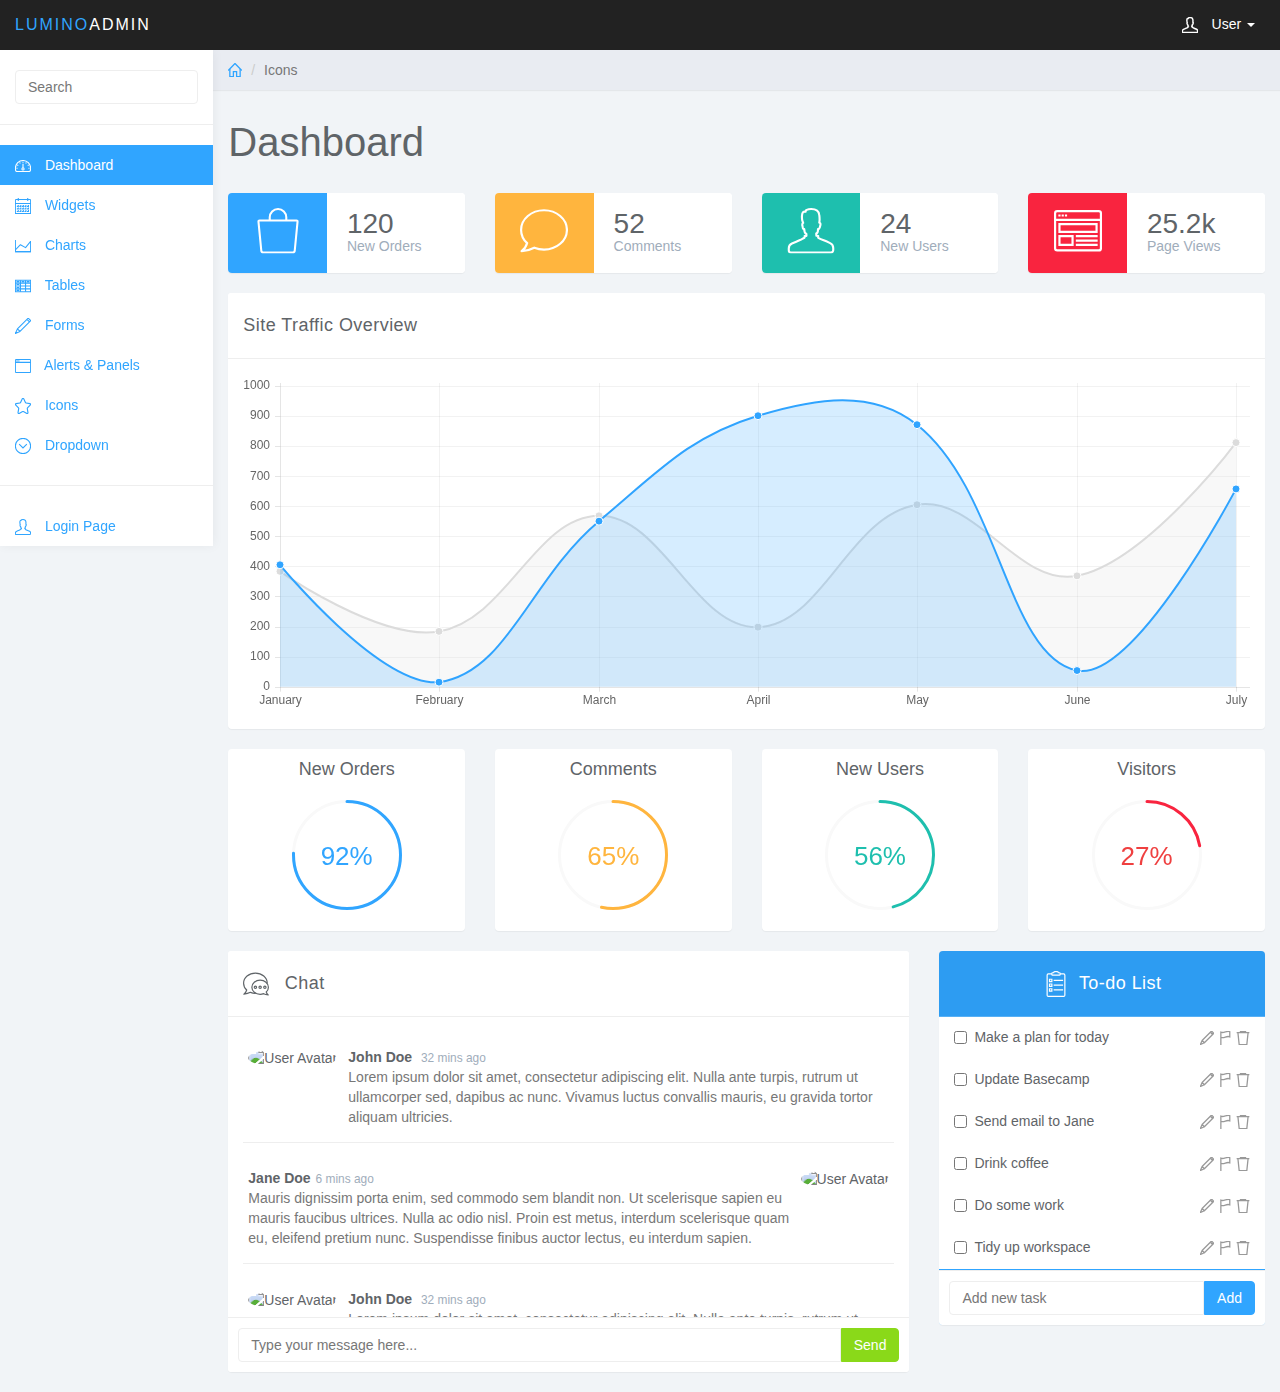
==== template/lumino/index.html @ 77b46ca3 "Correções do branch." ====
<!DOCTYPE html>
<html>
<head>
<meta charset="utf-8">
<meta name="viewport" content="width=device-width, initial-scale=1">
<title>Lumino - Dashboard</title>

<link href="css/bootstrap.min.css" rel="stylesheet">
<link href="css/datepicker3.css" rel="stylesheet">
<link href="css/styles.css" rel="stylesheet">

<!--Icons-->
<script src="js/lumino.glyphs.js"></script>

<!--[if lt IE 9]>
<script src="js/html5shiv.js"></script>
<script src="js/respond.min.js"></script>
<![endif]-->

</head>

<body>
	<nav class="navbar navbar-inverse navbar-fixed-top" role="navigation">
		<div class="container-fluid">
			<div class="navbar-header">
				<button type="button" class="navbar-toggle collapsed" data-toggle="collapse" data-target="#sidebar-collapse">
					<span class="sr-only">Toggle navigation</span>
					<span class="icon-bar"></span>
					<span class="icon-bar"></span>
					<span class="icon-bar"></span>
				</button>
				<a class="navbar-brand" href="#"><span>Lumino</span>Admin</a>
				<ul class="user-menu">
					<li class="dropdown pull-right">
						<a href="#" class="dropdown-toggle" data-toggle="dropdown"><svg class="glyph stroked male-user"><use xlink:href="#stroked-male-user"></use></svg> User <span class="caret"></span></a>
						<ul class="dropdown-menu" role="menu">
							<li><a href="#"><svg class="glyph stroked male-user"><use xlink:href="#stroked-male-user"></use></svg> Profile</a></li>
							<li><a href="#"><svg class="glyph stroked gear"><use xlink:href="#stroked-gear"></use></svg> Settings</a></li>
							<li><a href="#"><svg class="glyph stroked cancel"><use xlink:href="#stroked-cancel"></use></svg> Logout</a></li>
						</ul>
					</li>
				</ul>
			</div>
							
		</div><!-- /.container-fluid -->
	</nav>
		
	<div id="sidebar-collapse" class="col-sm-3 col-lg-2 sidebar">
		<form role="search">
			<div class="form-group">
				<input type="text" class="form-control" placeholder="Search">
			</div>
		</form>
		<ul class="nav menu">
			<li class="active"><a href="index.html"><svg class="glyph stroked dashboard-dial"><use xlink:href="#stroked-dashboard-dial"></use></svg> Dashboard</a></li>
			<li><a href="widgets.html"><svg class="glyph stroked calendar"><use xlink:href="#stroked-calendar"></use></svg> Widgets</a></li>
			<li><a href="charts.html"><svg class="glyph stroked line-graph"><use xlink:href="#stroked-line-graph"></use></svg> Charts</a></li>
			<li><a href="tables.html"><svg class="glyph stroked table"><use xlink:href="#stroked-table"></use></svg> Tables</a></li>
			<li><a href="forms.html"><svg class="glyph stroked pencil"><use xlink:href="#stroked-pencil"></use></svg> Forms</a></li>
			<li><a href="panels.html"><svg class="glyph stroked app-window"><use xlink:href="#stroked-app-window"></use></svg> Alerts &amp; Panels</a></li>
			<li><a href="icons.html"><svg class="glyph stroked star"><use xlink:href="#stroked-star"></use></svg> Icons</a></li>
			<li class="parent ">
				<a href="#">
					<span data-toggle="collapse" href="#sub-item-1"><svg class="glyph stroked chevron-down"><use xlink:href="#stroked-chevron-down"></use></svg></span> Dropdown 
				</a>
				<ul class="children collapse" id="sub-item-1">
					<li>
						<a class="" href="#">
							<svg class="glyph stroked chevron-right"><use xlink:href="#stroked-chevron-right"></use></svg> Sub Item 1
						</a>
					</li>
					<li>
						<a class="" href="#">
							<svg class="glyph stroked chevron-right"><use xlink:href="#stroked-chevron-right"></use></svg> Sub Item 2
						</a>
					</li>
					<li>
						<a class="" href="#">
							<svg class="glyph stroked chevron-right"><use xlink:href="#stroked-chevron-right"></use></svg> Sub Item 3
						</a>
					</li>
				</ul>
			</li>
			<li role="presentation" class="divider"></li>
			<li><a href="login.html"><svg class="glyph stroked male-user"><use xlink:href="#stroked-male-user"></use></svg> Login Page</a></li>
		</ul>

	</div><!--/.sidebar-->
		
	<div class="col-sm-9 col-sm-offset-3 col-lg-10 col-lg-offset-2 main">			
		<div class="row">
			<ol class="breadcrumb">
				<li><a href="#"><svg class="glyph stroked home"><use xlink:href="#stroked-home"></use></svg></a></li>
				<li class="active">Icons</li>
			</ol>
		</div><!--/.row-->
		
		<div class="row">
			<div class="col-lg-12">
				<h1 class="page-header">Dashboard</h1>
			</div>
		</div><!--/.row-->
		
		<div class="row">
			<div class="col-xs-12 col-md-6 col-lg-3">
				<div class="panel panel-blue panel-widget ">
					<div class="row no-padding">
						<div class="col-sm-3 col-lg-5 widget-left">
							<svg class="glyph stroked bag"><use xlink:href="#stroked-bag"></use></svg>
						</div>
						<div class="col-sm-9 col-lg-7 widget-right">
							<div class="large">120</div>
							<div class="text-muted">New Orders</div>
						</div>
					</div>
				</div>
			</div>
			<div class="col-xs-12 col-md-6 col-lg-3">
				<div class="panel panel-orange panel-widget">
					<div class="row no-padding">
						<div class="col-sm-3 col-lg-5 widget-left">
							<svg class="glyph stroked empty-message"><use xlink:href="#stroked-empty-message"></use></svg>
						</div>
						<div class="col-sm-9 col-lg-7 widget-right">
							<div class="large">52</div>
							<div class="text-muted">Comments</div>
						</div>
					</div>
				</div>
			</div>
			<div class="col-xs-12 col-md-6 col-lg-3">
				<div class="panel panel-teal panel-widget">
					<div class="row no-padding">
						<div class="col-sm-3 col-lg-5 widget-left">
							<svg class="glyph stroked male-user"><use xlink:href="#stroked-male-user"></use></svg>
						</div>
						<div class="col-sm-9 col-lg-7 widget-right">
							<div class="large">24</div>
							<div class="text-muted">New Users</div>
						</div>
					</div>
				</div>
			</div>
			<div class="col-xs-12 col-md-6 col-lg-3">
				<div class="panel panel-red panel-widget">
					<div class="row no-padding">
						<div class="col-sm-3 col-lg-5 widget-left">
							<svg class="glyph stroked app-window-with-content"><use xlink:href="#stroked-app-window-with-content"></use></svg>
						</div>
						<div class="col-sm-9 col-lg-7 widget-right">
							<div class="large">25.2k</div>
							<div class="text-muted">Page Views</div>
						</div>
					</div>
				</div>
			</div>
		</div><!--/.row-->
		
		<div class="row">
			<div class="col-lg-12">
				<div class="panel panel-default">
					<div class="panel-heading">Site Traffic Overview</div>
					<div class="panel-body">
						<div class="canvas-wrapper">
							<canvas class="main-chart" id="line-chart" height="200" width="600"></canvas>
						</div>
					</div>
				</div>
			</div>
		</div><!--/.row-->
		
		<div class="row">
			<div class="col-xs-6 col-md-3">
				<div class="panel panel-default">
					<div class="panel-body easypiechart-panel">
						<h4>New Orders</h4>
						<div class="easypiechart" id="easypiechart-blue" data-percent="92" ><span class="percent">92%</span>
						</div>
					</div>
				</div>
			</div>
			<div class="col-xs-6 col-md-3">
				<div class="panel panel-default">
					<div class="panel-body easypiechart-panel">
						<h4>Comments</h4>
						<div class="easypiechart" id="easypiechart-orange" data-percent="65" ><span class="percent">65%</span>
						</div>
					</div>
				</div>
			</div>
			<div class="col-xs-6 col-md-3">
				<div class="panel panel-default">
					<div class="panel-body easypiechart-panel">
						<h4>New Users</h4>
						<div class="easypiechart" id="easypiechart-teal" data-percent="56" ><span class="percent">56%</span>
						</div>
					</div>
				</div>
			</div>
			<div class="col-xs-6 col-md-3">
				<div class="panel panel-default">
					<div class="panel-body easypiechart-panel">
						<h4>Visitors</h4>
						<div class="easypiechart" id="easypiechart-red" data-percent="27" ><span class="percent">27%</span>
						</div>
					</div>
				</div>
			</div>
		</div><!--/.row-->
								
		<div class="row">
			<div class="col-md-8">
			
				<div class="panel panel-default chat">
					<div class="panel-heading" id="accordion"><svg class="glyph stroked two-messages"><use xlink:href="#stroked-two-messages"></use></svg> Chat</div>
					<div class="panel-body">
						<ul>
							<li class="left clearfix">
								<span class="chat-img pull-left">
									<img src="http://placehold.it/80/30a5ff/fff" alt="User Avatar" class="img-circle" />
								</span>
								<div class="chat-body clearfix">
									<div class="header">
										<strong class="primary-font">John Doe</strong> <small class="text-muted">32 mins ago</small>
									</div>
									<p>
										Lorem ipsum dolor sit amet, consectetur adipiscing elit. Nulla ante turpis, rutrum ut ullamcorper sed, dapibus ac nunc. Vivamus luctus convallis mauris, eu gravida tortor aliquam ultricies. 
									</p>
								</div>
							</li>
							<li class="right clearfix">
								<span class="chat-img pull-right">
									<img src="http://placehold.it/80/dde0e6/5f6468" alt="User Avatar" class="img-circle" />
								</span>
								<div class="chat-body clearfix">
									<div class="header">
										<strong class="pull-left primary-font">Jane Doe</strong> <small class="text-muted">6 mins ago</small>
									</div>
									<p>
										Mauris dignissim porta enim, sed commodo sem blandit non. Ut scelerisque sapien eu mauris faucibus ultrices. Nulla ac odio nisl. Proin est metus, interdum scelerisque quam eu, eleifend pretium nunc. Suspendisse finibus auctor lectus, eu interdum sapien.
									</p>
								</div>
							</li>
							<li class="left clearfix">
								<span class="chat-img pull-left">
									<img src="http://placehold.it/80/30a5ff/fff" alt="User Avatar" class="img-circle" />
								</span>
								<div class="chat-body clearfix">
									<div class="header">
										<strong class="primary-font">John Doe</strong> <small class="text-muted">32 mins ago</small>
									</div>
									<p>
										Lorem ipsum dolor sit amet, consectetur adipiscing elit. Nulla ante turpis, rutrum ut ullamcorper sed, dapibus ac nunc. Vivamus luctus convallis mauris, eu gravida tortor aliquam ultricies. 
									</p>
								</div>
							</li>
						</ul>
					</div>
					
					<div class="panel-footer">
						<div class="input-group">
							<input id="btn-input" type="text" class="form-control input-md" placeholder="Type your message here..." />
							<span class="input-group-btn">
								<button class="btn btn-success btn-md" id="btn-chat">Send</button>
							</span>
						</div>
					</div>
				</div>
				
			</div><!--/.col-->
			
			<div class="col-md-4">
			
				<div class="panel panel-blue">
					<div class="panel-heading dark-overlay"><svg class="glyph stroked clipboard-with-paper"><use xlink:href="#stroked-clipboard-with-paper"></use></svg>To-do List</div>
					<div class="panel-body">
						<ul class="todo-list">
						<li class="todo-list-item">
								<div class="checkbox">
									<input type="checkbox" id="checkbox" />
									<label for="checkbox">Make a plan for today</label>
								</div>
								<div class="pull-right action-buttons">
									<a href="#"><svg class="glyph stroked pencil"><use xlink:href="#stroked-pencil"></use></svg></a>
									<a href="#" class="flag"><svg class="glyph stroked flag"><use xlink:href="#stroked-flag"></use></svg></a>
									<a href="#" class="trash"><svg class="glyph stroked trash"><use xlink:href="#stroked-trash"></use></svg></a>
								</div>
							</li>
							<li class="todo-list-item">
								<div class="checkbox">
									<input type="checkbox" id="checkbox" />
									<label for="checkbox">Update Basecamp</label>
								</div>
								<div class="pull-right action-buttons">
									<a href="#"><svg class="glyph stroked pencil"><use xlink:href="#stroked-pencil"></use></svg></a>
									<a href="#" class="flag"><svg class="glyph stroked flag"><use xlink:href="#stroked-flag"></use></svg></a>
									<a href="#" class="trash"><svg class="glyph stroked trash"><use xlink:href="#stroked-trash"></use></svg></a>
								</div>
							</li>
							<li class="todo-list-item">
								<div class="checkbox">
									<input type="checkbox" id="checkbox" />
									<label for="checkbox">Send email to Jane</label>
								</div>
								<div class="pull-right action-buttons">
									<a href="#"><svg class="glyph stroked pencil"><use xlink:href="#stroked-pencil"></use></svg></a>
									<a href="#" class="flag"><svg class="glyph stroked flag"><use xlink:href="#stroked-flag"></use></svg></a>
									<a href="#" class="trash"><svg class="glyph stroked trash"><use xlink:href="#stroked-trash"></use></svg></a>
								</div>
							</li>
							<li class="todo-list-item">
								<div class="checkbox">
									<input type="checkbox" id="checkbox" />
									<label for="checkbox">Drink coffee</label>
								</div>
								<div class="pull-right action-buttons">
									<a href="#"><svg class="glyph stroked pencil"><use xlink:href="#stroked-pencil"></use></svg></a>
									<a href="#" class="flag"><svg class="glyph stroked flag"><use xlink:href="#stroked-flag"></use></svg></a>
									<a href="#" class="trash"><svg class="glyph stroked trash"><use xlink:href="#stroked-trash"></use></svg></a>
								</div>
							</li>
							<li class="todo-list-item">
								<div class="checkbox">
									<input type="checkbox" id="checkbox" />
									<label for="checkbox">Do some work</label>
								</div>
								<div class="pull-right action-buttons">
									<a href="#"><svg class="glyph stroked pencil"><use xlink:href="#stroked-pencil"></use></svg></a>
									<a href="#" class="flag"><svg class="glyph stroked flag"><use xlink:href="#stroked-flag"></use></svg></a>
									<a href="#" class="trash"><svg class="glyph stroked trash"><use xlink:href="#stroked-trash"></use></svg></a>
								</div>
							</li>
							<li class="todo-list-item">
								<div class="checkbox">
									<input type="checkbox" id="checkbox" />
									<label for="checkbox">Tidy up workspace</label>
								</div>
								<div class="pull-right action-buttons">
									<a href="#"><svg class="glyph stroked pencil"><use xlink:href="#stroked-pencil"></use></svg></a>
									<a href="#" class="flag"><svg class="glyph stroked flag"><use xlink:href="#stroked-flag"></use></svg></a>
									<a href="#" class="trash"><svg class="glyph stroked trash"><use xlink:href="#stroked-trash"></use></svg></a>
								</div>
							</li>
						</ul>
					</div>
					<div class="panel-footer">
						<div class="input-group">
							<input id="btn-input" type="text" class="form-control input-md" placeholder="Add new task" />
							<span class="input-group-btn">
								<button class="btn btn-primary btn-md" id="btn-todo">Add</button>
							</span>
						</div>
					</div>
				</div>
								
			</div><!--/.col-->
		</div><!--/.row-->
	</div>	<!--/.main-->

	<script src="js/jquery-1.11.1.min.js"></script>
	<script src="js/bootstrap.min.js"></script>
	<script src="js/chart.min.js"></script>
	<script src="js/chart-data.js"></script>
	<script src="js/easypiechart.js"></script>
	<script src="js/easypiechart-data.js"></script>
	<script src="js/bootstrap-datepicker.js"></script>
	<script>
		$('#calendar').datepicker({
		});

		!function ($) {
		    $(document).on("click","ul.nav li.parent > a > span.icon", function(){          
		        $(this).find('em:first').toggleClass("glyphicon-minus");      
		    }); 
		    $(".sidebar span.icon").find('em:first').addClass("glyphicon-plus");
		}(window.jQuery);

		$(window).on('resize', function () {
		  if ($(window).width() > 768) $('#sidebar-collapse').collapse('show')
		})
		$(window).on('resize', function () {
		  if ($(window).width() <= 767) $('#sidebar-collapse').collapse('hide')
		})
	</script>	
</body>

</html>
---- template/lumino/css/datepicker3.css ----
/*!
 * Datepicker for Bootstrap
 *
 * Copyright 2012 Stefan Petre
 * Improvements by Andrew Rowls
 * Licensed under the Apache License v2.0
 * http://www.apache.org/licenses/LICENSE-2.0
 *
 */
.datepicker {
  padding: 4px;
  border-radius: 4px;
  direction: ltr;
  /*.dow {
		border-top: 1px solid #ddd !important;
	}*/
}
.datepicker-inline {
  width: 220px;
}
.datepicker.datepicker-rtl {
  direction: rtl;
}
.datepicker.datepicker-rtl table tr td span {
  float: right;
}
.datepicker-dropdown {
  top: 0;
  left: 0;
}
.datepicker-dropdown:before {
  content: '';
  display: inline-block;
  border-left: 7px solid transparent;
  border-right: 7px solid transparent;
  border-bottom: 7px solid #ccc;
  border-top: 0;
  border-bottom-color: rgba(0, 0, 0, 0.2);
  position: absolute;
}
.datepicker-dropdown:after {
  content: '';
  display: inline-block;
  border-left: 6px solid transparent;
  border-right: 6px solid transparent;
  border-bottom: 6px solid #fff;
  border-top: 0;
  position: absolute;
}
.datepicker-dropdown.datepicker-orient-left:before {
  left: 6px;
}
.datepicker-dropdown.datepicker-orient-left:after {
  left: 7px;
}
.datepicker-dropdown.datepicker-orient-right:before {
  right: 6px;
}
.datepicker-dropdown.datepicker-orient-right:after {
  right: 7px;
}
.datepicker-dropdown.datepicker-orient-top:before {
  top: -7px;
}
.datepicker-dropdown.datepicker-orient-top:after {
  top: -6px;
}
.datepicker-dropdown.datepicker-orient-bottom:before {
  bottom: -7px;
  border-bottom: 0;
  border-top: 7px solid #999;
}
.datepicker-dropdown.datepicker-orient-bottom:after {
  bottom: -6px;
  border-bottom: 0;
  border-top: 6px solid #fff;
}
.datepicker > div {
  display: none;
}
.datepicker.days div.datepicker-days {
  display: block;
}
.datepicker.months div.datepicker-months {
  display: block;
}
.datepicker.years div.datepicker-years {
  display: block;
}
.datepicker table {
  margin: 0;
  -webkit-touch-callout: none;
  -webkit-user-select: none;
  -khtml-user-select: none;
  -moz-user-select: none;
  -ms-user-select: none;
  user-select: none;
}
.datepicker table tr td,
.datepicker table tr th {
  text-align: center;
  width: 30px;
  height: 30px;
  border-radius: 4px;
  border: none;
}
.table-striped .datepicker table tr td,
.table-striped .datepicker table tr th {
  background-color: transparent;
}
.datepicker table tr td.day:hover,
.datepicker table tr td.day.focused {
  background: #eeeeee;
  cursor: pointer;
}
.datepicker table tr td.old,
.datepicker table tr td.new {
  color: #999999;
}
.datepicker table tr td.disabled,
.datepicker table tr td.disabled:hover {
  background: none;
  color: #999999;
  cursor: default;
}
.datepicker table tr td.today,
.datepicker table tr td.today:hover,
.datepicker table tr td.today.disabled,
.datepicker table tr td.today.disabled:hover {
  color: #000000;
  background-color: #ffdb99;
  border-color: #ffb733;
}
.datepicker table tr td.today:hover,
.datepicker table tr td.today:hover:hover,
.datepicker table tr td.today.disabled:hover,
.datepicker table tr td.today.disabled:hover:hover,
.datepicker table tr td.today:focus,
.datepicker table tr td.today:hover:focus,
.datepicker table tr td.today.disabled:focus,
.datepicker table tr td.today.disabled:hover:focus,
.datepicker table tr td.today:active,
.datepicker table tr td.today:hover:active,
.datepicker table tr td.today.disabled:active,
.datepicker table tr td.today.disabled:hover:active,
.datepicker table tr td.today.active,
.datepicker table tr td.today:hover.active,
.datepicker table tr td.today.disabled.active,
.datepicker table tr td.today.disabled:hover.active,
.open .dropdown-toggle.datepicker table tr td.today,
.open .dropdown-toggle.datepicker table tr td.today:hover,
.open .dropdown-toggle.datepicker table tr td.today.disabled,
.open .dropdown-toggle.datepicker table tr td.today.disabled:hover {
  color: #000000;
  background-color: #ffcd70;
  border-color: #f59e00;
}
.datepicker table tr td.today:active,
.datepicker table tr td.today:hover:active,
.datepicker table tr td.today.disabled:active,
.datepicker table tr td.today.disabled:hover:active,
.datepicker table tr td.today.active,
.datepicker table tr td.today:hover.active,
.datepicker table tr td.today.disabled.active,
.datepicker table tr td.today.disabled:hover.active,
.open .dropdown-toggle.datepicker table tr td.today,
.open .dropdown-toggle.datepicker table tr td.today:hover,
.open .dropdown-toggle.datepicker table tr td.today.disabled,
.open .dropdown-toggle.datepicker table tr td.today.disabled:hover {
  background-image: none;
}
.datepicker table tr td.today.disabled,
.datepicker table tr td.today:hover.disabled,
.datepicker table tr td.today.disabled.disabled,
.datepicker table tr td.today.disabled:hover.disabled,
.datepicker table tr td.today[disabled],
.datepicker table tr td.today:hover[disabled],
.datepicker table tr td.today.disabled[disabled],
.datepicker table tr td.today.disabled:hover[disabled],
fieldset[disabled] .datepicker table tr td.today,
fieldset[disabled] .datepicker table tr td.today:hover,
fieldset[disabled] .datepicker table tr td.today.disabled,
fieldset[disabled] .datepicker table tr td.today.disabled:hover,
.datepicker table tr td.today.disabled:hover,
.datepicker table tr td.today:hover.disabled:hover,
.datepicker table tr td.today.disabled.disabled:hover,
.datepicker table tr td.today.disabled:hover.disabled:hover,
.datepicker table tr td.today[disabled]:hover,
.datepicker table tr td.today:hover[disabled]:hover,
.datepicker table tr td.today.disabled[disabled]:hover,
.datepicker table tr td.today.disabled:hover[disabled]:hover,
fieldset[disabled] .datepicker table tr td.today:hover,
fieldset[disabled] .datepicker table tr td.today:hover:hover,
fieldset[disabled] .datepicker table tr td.today.disabled:hover,
fieldset[disabled] .datepicker table tr td.today.disabled:hover:hover,
.datepicker table tr td.today.disabled:focus,
.datepicker table tr td.today:hover.disabled:focus,
.datepicker table tr td.today.disabled.disabled:focus,
.datepicker table tr td.today.disabled:hover.disabled:focus,
.datepicker table tr td.today[disabled]:focus,
.datepicker table tr td.today:hover[disabled]:focus,
.datepicker table tr td.today.disabled[disabled]:focus,
.datepicker table tr td.today.disabled:hover[disabled]:focus,
fieldset[disabled] .datepicker table tr td.today:focus,
fieldset[disabled] .datepicker table tr td.today:hover:focus,
fieldset[disabled] .datepicker table tr td.today.disabled:focus,
fieldset[disabled] .datepicker table tr td.today.disabled:hover:focus,
.datepicker table tr td.today.disabled:active,
.datepicker table tr td.today:hover.disabled:active,
.datepicker table tr td.today.disabled.disabled:active,
.datepicker table tr td.today.disabled:hover.disabled:active,
.datepicker table tr td.today[disabled]:active,
.datepicker table tr td.today:hover[disabled]:active,
.datepicker table tr td.today.disabled[disabled]:active,
.datepicker table tr td.today.disabled:hover[disabled]:active,
fieldset[disabled] .datepicker table tr td.today:active,
fieldset[disabled] .datepicker table tr td.today:hover:active,
fieldset[disabled] .datepicker table tr td.today.disabled:active,
fieldset[disabled] .datepicker table tr td.today.disabled:hover:active,
.datepicker table tr td.today.disabled.active,
.datepicker table tr td.today:hover.disabled.active,
.datepicker table tr td.today.disabled.disabled.active,
.datepicker table tr td.today.disabled:hover.disabled.active,
.datepicker table tr td.today[disabled].active,
.datepicker table tr td.today:hover[disabled].active,
.datepicker table tr td.today.disabled[disabled].active,
.datepicker table tr td.today.disabled:hover[disabled].active,
fieldset[disabled] .datepicker table tr td.today.active,
fieldset[disabled] .datepicker table tr td.today:hover.active,
fieldset[disabled] .datepicker table tr td.today.disabled.active,
fieldset[disabled] .datepicker table tr td.today.disabled:hover.active {
  background-color: #ffdb99;
  border-color: #ffb733;
}
.datepicker table tr td.today:hover:hover {
  color: #000;
}
.datepicker table tr td.today.active:hover {
  color: #fff;
}
.datepicker table tr td.range,
.datepicker table tr td.range:hover,
.datepicker table tr td.range.disabled,
.datepicker table tr td.range.disabled:hover {
  background: #eeeeee;
  border-radius: 0;
}
.datepicker table tr td.range.today,
.datepicker table tr td.range.today:hover,
.datepicker table tr td.range.today.disabled,
.datepicker table tr td.range.today.disabled:hover {
  color: #000000;
  background-color: #f7ca77;
  border-color: #f1a417;
  border-radius: 0;
}
.datepicker table tr td.range.today:hover,
.datepicker table tr td.range.today:hover:hover,
.datepicker table tr td.range.today.disabled:hover,
.datepicker table tr td.range.today.disabled:hover:hover,
.datepicker table tr td.range.today:focus,
.datepicker table tr td.range.today:hover:focus,
.datepicker table tr td.range.today.disabled:focus,
.datepicker table tr td.range.today.disabled:hover:focus,
.datepicker table tr td.range.today:active,
.datepicker table tr td.range.today:hover:active,
.datepicker table tr td.range.today.disabled:active,
.datepicker table tr td.range.today.disabled:hover:active,
.datepicker table tr td.range.today.active,
.datepicker table tr td.range.today:hover.active,
.datepicker table tr td.range.today.disabled.active,
.datepicker table tr td.range.today.disabled:hover.active,
.open .dropdown-toggle.datepicker table tr td.range.today,
.open .dropdown-toggle.datepicker table tr td.range.today:hover,
.open .dropdown-toggle.datepicker table tr td.range.today.disabled,
.open .dropdown-toggle.datepicker table tr td.range.today.disabled:hover {
  color: #000000;
  background-color: #f4bb51;
  border-color: #bf800c;
}
.datepicker table tr td.range.today:active,
.datepicker table tr td.range.today:hover:active,
.datepicker table tr td.range.today.disabled:active,
.datepicker table tr td.range.today.disabled:hover:active,
.datepicker table tr td.range.today.active,
.datepicker table tr td.range.today:hover.active,
.datepicker table tr td.range.today.disabled.active,
.datepicker table tr td.range.today.disabled:hover.active,
.open .dropdown-toggle.datepicker table tr td.range.today,
.open .dropdown-toggle.datepicker table tr td.range.today:hover,
.open .dropdown-toggle.datepicker table tr td.range.today.disabled,
.open .dropdown-toggle.datepicker table tr td.range.today.disabled:hover {
  background-image: none;
}
.datepicker table tr td.range.today.disabled,
.datepicker table tr td.range.today:hover.disabled,
.datepicker table tr td.range.today.disabled.disabled,
.datepicker table tr td.range.today.disabled:hover.disabled,
.datepicker table tr td.range.today[disabled],
.datepicker table tr td.range.today:hover[disabled],
.datepicker table tr td.range.today.disabled[disabled],
.datepicker table tr td.range.today.disabled:hover[disabled],
fieldset[disabled] .datepicker table tr td.range.today,
fieldset[disabled] .datepicker table tr td.range.today:hover,
fieldset[disabled] .datepicker table tr td.range.today.disabled,
fieldset[disabled] .datepicker table tr td.range.today.disabled:hover,
.datepicker table tr td.range.today.disabled:hover,
.datepicker table tr td.range.today:hover.disabled:hover,
.datepicker table tr td.range.today.disabled.disabled:hover,
.datepicker table tr td.range.today.disabled:hover.disabled:hover,
.datepicker table tr td.range.today[disabled]:hover,
.datepicker table tr td.range.today:hover[disabled]:hover,
.datepicker table tr td.range.today.disabled[disabled]:hover,
.datepicker table tr td.range.today.disabled:hover[disabled]:hover,
fieldset[disabled] .datepicker table tr td.range.today:hover,
fieldset[disabled] .datepicker table tr td.range.today:hover:hover,
fieldset[disabled] .datepicker table tr td.range.today.disabled:hover,
fieldset[disabled] .datepicker table tr td.range.today.disabled:hover:hover,
.datepicker table tr td.range.today.disabled:focus,
.datepicker table tr td.range.today:hover.disabled:focus,
.datepicker table tr td.range.today.disabled.disabled:focus,
.datepicker table tr td.range.today.disabled:hover.disabled:focus,
.datepicker table tr td.range.today[disabled]:focus,
.datepicker table tr td.range.today:hover[disabled]:focus,
.datepicker table tr td.range.today.disabled[disabled]:focus,
.datepicker table tr td.range.today.disabled:hover[disabled]:focus,
fieldset[disabled] .datepicker table tr td.range.today:focus,
fieldset[disabled] .datepicker table tr td.range.today:hover:focus,
fieldset[disabled] .datepicker table tr td.range.today.disabled:focus,
fieldset[disabled] .datepicker table tr td.range.today.disabled:hover:focus,
.datepicker table tr td.range.today.disabled:active,
.datepicker table tr td.range.today:hover.disabled:active,
.datepicker table tr td.range.today.disabled.disabled:active,
.datepicker table tr td.range.today.disabled:hover.disabled:active,
.datepicker table tr td.range.today[disabled]:active,
.datepicker table tr td.range.today:hover[disabled]:active,
.datepicker table tr td.range.today.disabled[disabled]:active,
.datepicker table tr td.range.today.disabled:hover[disabled]:active,
fieldset[disabled] .datepicker table tr td.range.today:active,
fieldset[disabled] .datepicker table tr td.range.today:hover:active,
fieldset[disabled] .datepicker table tr td.range.today.disabled:active,
fieldset[disabled] .datepicker table tr td.range.today.disabled:hover:active,
.datepicker table tr td.range.today.disabled.active,
.datepicker table tr td.range.today:hover.disabled.active,
.datepicker table tr td.range.today.disabled.disabled.active,
.datepicker table tr td.range.today.disabled:hover.disabled.active,
.datepicker table tr td.range.today[disabled].active,
.datepicker table tr td.range.today:hover[disabled].active,
.datepicker table tr td.range.today.disabled[disabled].active,
.datepicker table tr td.range.today.disabled:hover[disabled].active,
fieldset[disabled] .datepicker table tr td.range.today.active,
fieldset[disabled] .datepicker table tr td.range.today:hover.active,
fieldset[disabled] .datepicker table tr td.range.today.disabled.active,
fieldset[disabled] .datepicker table tr td.range.today.disabled:hover.active {
  background-color: #f7ca77;
  border-color: #f1a417;
}
.datepicker table tr td.selected,
.datepicker table tr td.selected:hover,
.datepicker table tr td.selected.disabled,
.datepicker table tr td.selected.disabled:hover {
  color: #ffffff;
  background-color: #999999;
  border-color: #555555;
  text-shadow: 0 -1px 0 rgba(0, 0, 0, 0.25);
}
.datepicker table tr td.selected:hover,
.datepicker table tr td.selected:hover:hover,
.datepicker table tr td.selected.disabled:hover,
.datepicker table tr td.selected.disabled:hover:hover,
.datepicker table tr td.selected:focus,
.datepicker table tr td.selected:hover:focus,
.datepicker table tr td.selected.disabled:focus,
.datepicker table tr td.selected.disabled:hover:focus,
.datepicker table tr td.selected:active,
.datepicker table tr td.selected:hover:active,
.datepicker table tr td.selected.disabled:active,
.datepicker table tr td.selected.disabled:hover:active,
.datepicker table tr td.selected.active,
.datepicker table tr td.selected:hover.active,
.datepicker table tr td.selected.disabled.active,
.datepicker table tr td.selected.disabled:hover.active,
.open .dropdown-toggle.datepicker table tr td.selected,
.open .dropdown-toggle.datepicker table tr td.selected:hover,
.open .dropdown-toggle.datepicker table tr td.selected.disabled,
.open .dropdown-toggle.datepicker table tr td.selected.disabled:hover {
  color: #ffffff;
  background-color: #858585;
  border-color: #373737;
}
.datepicker table tr td.selected:active,
.datepicker table tr td.selected:hover:active,
.datepicker table tr td.selected.disabled:active,
.datepicker table tr td.selected.disabled:hover:active,
.datepicker table tr td.selected.active,
.datepicker table tr td.selected:hover.active,
.datepicker table tr td.selected.disabled.active,
.datepicker table tr td.selected.disabled:hover.active,
.open .dropdown-toggle.datepicker table tr td.selected,
.open .dropdown-toggle.datepicker table tr td.selected:hover,
.open .dropdown-toggle.datepicker table tr td.selected.disabled,
.open .dropdown-toggle.datepicker table tr td.selected.disabled:hover {
  background-image: none;
}
.datepicker table tr td.selected.disabled,
.datepicker table tr td.selected:hover.disabled,
.datepicker table tr td.selected.disabled.disabled,
.datepicker table tr td.selected.disabled:hover.disabled,
.datepicker table tr td.selected[disabled],
.datepicker table tr td.selected:hover[disabled],
.datepicker table tr td.selected.disabled[disabled],
.datepicker table tr td.selected.disabled:hover[disabled],
fieldset[disabled] .datepicker table tr td.selected,
fieldset[disabled] .datepicker table tr td.selected:hover,
fieldset[disabled] .datepicker table tr td.selected.disabled,
fieldset[disabled] .datepicker table tr td.selected.disabled:hover,
.datepicker table tr td.selected.disabled:hover,
.datepicker table tr td.selected:hover.disabled:hover,
.datepicker table tr td.selected.disabled.disabled:hover,
.datepicker table tr td.selected.disabled:hover.disabled:hover,
.datepicker table tr td.selected[disabled]:hover,
.datepicker table tr td.selected:hover[disabled]:hover,
.datepicker table tr td.selected.disabled[disabled]:hover,
.datepicker table tr td.selected.disabled:hover[disabled]:hover,
fieldset[disabled] .datepicker table tr td.selected:hover,
fieldset[disabled] .datepicker table tr td.selected:hover:hover,
fieldset[disabled] .datepicker table tr td.selected.disabled:hover,
fieldset[disabled] .datepicker table tr td.selected.disabled:hover:hover,
.datepicker table tr td.selected.disabled:focus,
.datepicker table tr td.selected:hover.disabled:focus,
.datepicker table tr td.selected.disabled.disabled:focus,
.datepicker table tr td.selected.disabled:hover.disabled:focus,
.datepicker table tr td.selected[disabled]:focus,
.datepicker table tr td.selected:hover[disabled]:focus,
.datepicker table tr td.selected.disabled[disabled]:focus,
.datepicker table tr td.selected.disabled:hover[disabled]:focus,
fieldset[disabled] .datepicker table tr td.selected:focus,
fieldset[disabled] .datepicker table tr td.selected:hover:focus,
fieldset[disabled] .datepicker table tr td.selected.disabled:focus,
fieldset[disabled] .datepicker table tr td.selected.disabled:hover:focus,
.datepicker table tr td.selected.disabled:active,
.datepicker table tr td.selected:hover.disabled:active,
.datepicker table tr td.selected.disabled.disabled:active,
.datepicker table tr td.selected.disabled:hover.disabled:active,
.datepicker table tr td.selected[disabled]:active,
.datepicker table tr td.selected:hover[disabled]:active,
.datepicker table tr td.selected.disabled[disabled]:active,
.datepicker table tr td.selected.disabled:hover[disabled]:active,
fieldset[disabled] .datepicker table tr td.selected:active,
fieldset[disabled] .datepicker table tr td.selected:hover:active,
fieldset[disabled] .datepicker table tr td.selected.disabled:active,
fieldset[disabled] .datepicker table tr td.selected.disabled:hover:active,
.datepicker table tr td.selected.disabled.active,
.datepicker table tr td.selected:hover.disabled.active,
.datepicker table tr td.selected.disabled.disabled.active,
.datepicker table tr td.selected.disabled:hover.disabled.active,
.datepicker table tr td.selected[disabled].active,
.datepicker table tr td.selected:hover[disabled].active,
.datepicker table tr td.selected.disabled[disabled].active,
.datepicker table tr td.selected.disabled:hover[disabled].active,
fieldset[disabled] .datepicker table tr td.selected.active,
fieldset[disabled] .datepicker table tr td.selected:hover.active,
fieldset[disabled] .datepicker table tr td.selected.disabled.active,
fieldset[disabled] .datepicker table tr td.selected.disabled:hover.active {
  background-color: #999999;
  border-color: #555555;
}
.datepicker table tr td.active,
.datepicker table tr td.active:hover,
.datepicker table tr td.active.disabled,
.datepicker table tr td.active.disabled:hover {
  color: #ffffff;
  background-color: #428bca;
  border-color: #357ebd;
  text-shadow: 0 -1px 0 rgba(0, 0, 0, 0.25);
}
.datepicker table tr td.active:hover,
.datepicker table tr td.active:hover:hover,
.datepicker table tr td.active.disabled:hover,
.datepicker table tr td.active.disabled:hover:hover,
.datepicker table tr td.active:focus,
.datepicker table tr td.active:hover:focus,
.datepicker table tr td.active.disabled:focus,
.datepicker table tr td.active.disabled:hover:focus,
.datepicker table tr td.active:active,
.datepicker table tr td.active:hover:active,
.datepicker table tr td.active.disabled:active,
.datepicker table tr td.active.disabled:hover:active,
.datepicker table tr td.active.active,
.datepicker table tr td.active:hover.active,
.datepicker table tr td.active.disabled.active,
.datepicker table tr td.active.disabled:hover.active,
.open .dropdown-toggle.datepicker table tr td.active,
.open .dropdown-toggle.datepicker table tr td.active:hover,
.open .dropdown-toggle.datepicker table tr td.active.disabled,
.open .dropdown-toggle.datepicker table tr td.active.disabled:hover {
  color: #ffffff;
  background-color: #3276b1;
  border-color: #285e8e;
}
.datepicker table tr td.active:active,
.datepicker table tr td.active:hover:active,
.datepicker table tr td.active.disabled:active,
.datepicker table tr td.active.disabled:hover:active,
.datepicker table tr td.active.active,
.datepicker table tr td.active:hover.active,
.datepicker table tr td.active.disabled.active,
.datepicker table tr td.active.disabled:hover.active,
.open .dropdown-toggle.datepicker table tr td.active,
.open .dropdown-toggle.datepicker table tr td.active:hover,
.open .dropdown-toggle.datepicker table tr td.active.disabled,
.open .dropdown-toggle.datepicker table tr td.active.disabled:hover {
  background-image: none;
}
.datepicker table tr td.active.disabled,
.datepicker table tr td.active:hover.disabled,
.datepicker table tr td.active.disabled.disabled,
.datepicker table tr td.active.disabled:hover.disabled,
.datepicker table tr td.active[disabled],
.datepicker table tr td.active:hover[disabled],
.datepicker table tr td.active.disabled[disabled],
.datepicker table tr td.active.disabled:hover[disabled],
fieldset[disabled] .datepicker table tr td.active,
fieldset[disabled] .datepicker table tr td.active:hover,
fieldset[disabled] .datepicker table tr td.active.disabled,
fieldset[disabled] .datepicker table tr td.active.disabled:hover,
.datepicker table tr td.active.disabled:hover,
.datepicker table tr td.active:hover.disabled:hover,
.datepicker table tr td.active.disabled.disabled:hover,
.datepicker table tr td.active.disabled:hover.disabled:hover,
.datepicker table tr td.active[disabled]:hover,
.datepicker table tr td.active:hover[disabled]:hover,
.datepicker table tr td.active.disabled[disabled]:hover,
.datepicker table tr td.active.disabled:hover[disabled]:hover,
fieldset[disabled] .datepicker table tr td.active:hover,
fieldset[disabled] .datepicker table tr td.active:hover:hover,
fieldset[disabled] .datepicker table tr td.active.disabled:hover,
fieldset[disabled] .datepicker table tr td.active.disabled:hover:hover,
.datepicker table tr td.active.disabled:focus,
.datepicker table tr td.active:hover.disabled:focus,
.datepicker table tr td.active.disabled.disabled:focus,
.datepicker table tr td.active.disabled:hover.disabled:focus,
.datepicker table tr td.active[disabled]:focus,
.datepicker table tr td.active:hover[disabled]:focus,
.datepicker table tr td.active.disabled[disabled]:focus,
.datepicker table tr td.active.disabled:hover[disabled]:focus,
fieldset[disabled] .datepicker table tr td.active:focus,
fieldset[disabled] .datepicker table tr td.active:hover:focus,
fieldset[disabled] .datepicker table tr td.active.disabled:focus,
fieldset[disabled] .datepicker table tr td.active.disabled:hover:focus,
.datepicker table tr td.active.disabled:active,
.datepicker table tr td.active:hover.disabled:active,
.datepicker table tr td.active.disabled.disabled:active,
.datepicker table tr td.active.disabled:hover.disabled:active,
.datepicker table tr td.active[disabled]:active,
.datepicker table tr td.active:hover[disabled]:active,
.datepicker table tr td.active.disabled[disabled]:active,
.datepicker table tr td.active.disabled:hover[disabled]:active,
fieldset[disabled] .datepicker table tr td.active:active,
fieldset[disabled] .datepicker table tr td.active:hover:active,
fieldset[disabled] .datepicker table tr td.active.disabled:active,
fieldset[disabled] .datepicker table tr td.active.disabled:hover:active,
.datepicker table tr td.active.disabled.active,
.datepicker table tr td.active:hover.disabled.active,
.datepicker table tr td.active.disabled.disabled.active,
.datepicker table tr td.active.disabled:hover.disabled.active,
.datepicker table tr td.active[disabled].active,
.datepicker table tr td.active:hover[disabled].active,
.datepicker table tr td.active.disabled[disabled].active,
.datepicker table tr td.active.disabled:hover[disabled].active,
fieldset[disabled] .datepicker table tr td.active.active,
fieldset[disabled] .datepicker table tr td.active:hover.active,
fieldset[disabled] .datepicker table tr td.active.disabled.active,
fieldset[disabled] .datepicker table tr td.active.disabled:hover.active {
  background-color: #428bca;
  border-color: #357ebd;
}
.datepicker table tr td span {
  display: block;
  width: 23%;
  height: 54px;
  line-height: 54px;
  float: left;
  margin: 1%;
  cursor: pointer;
  border-radius: 4px;
}
.datepicker table tr td span:hover {
  background: #eeeeee;
}
.datepicker table tr td span.disabled,
.datepicker table tr td span.disabled:hover {
  background: none;
  color: #999999;
  cursor: default;
}
.datepicker table tr td span.active,
.datepicker table tr td span.active:hover,
.datepicker table tr td span.active.disabled,
.datepicker table tr td span.active.disabled:hover {
  color: #ffffff;
  background-color: #428bca;
  border-color: #357ebd;
  text-shadow: 0 -1px 0 rgba(0, 0, 0, 0.25);
}
.datepicker table tr td span.active:hover,
.datepicker table tr td span.active:hover:hover,
.datepicker table tr td span.active.disabled:hover,
.datepicker table tr td span.active.disabled:hover:hover,
.datepicker table tr td span.active:focus,
.datepicker table tr td span.active:hover:focus,
.datepicker table tr td span.active.disabled:focus,
.datepicker table tr td span.active.disabled:hover:focus,
.datepicker table tr td span.active:active,
.datepicker table tr td span.active:hover:active,
.datepicker table tr td span.active.disabled:active,
.datepicker table tr td span.active.disabled:hover:active,
.datepicker table tr td span.active.active,
.datepicker table tr td span.active:hover.active,
.datepicker table tr td span.active.disabled.active,
.datepicker table tr td span.active.disabled:hover.active,
.open .dropdown-toggle.datepicker table tr td span.active,
.open .dropdown-toggle.datepicker table tr td span.active:hover,
.open .dropdown-toggle.datepicker table tr td span.active.disabled,
.open .dropdown-toggle.datepicker table tr td span.active.disabled:hover {
  color: #ffffff;
  background-color: #3276b1;
  border-color: #285e8e;
}
.datepicker table tr td span.active:active,
.datepicker table tr td span.active:hover:active,
.datepicker table tr td span.active.disabled:active,
.datepicker table tr td span.active.disabled:hover:active,
.datepicker table tr td span.active.active,
.datepicker table tr td span.active:hover.active,
.datepicker table tr td span.active.disabled.active,
.datepicker table tr td span.active.disabled:hover.active,
.open .dropdown-toggle.datepicker table tr td span.active,
.open .dropdown-toggle.datepicker table tr td span.active:hover,
.open .dropdown-toggle.datepicker table tr td span.active.disabled,
.open .dropdown-toggle.datepicker table tr td span.active.disabled:hover {
  background-image: none;
}
.datepicker table tr td span.active.disabled,
.datepicker table tr td span.active:hover.disabled,
.datepicker table tr td span.active.disabled.disabled,
.datepicker table tr td span.active.disabled:hover.disabled,
.datepicker table tr td span.active[disabled],
.datepicker table tr td span.active:hover[disabled],
.datepicker table tr td span.active.disabled[disabled],
.datepicker table tr td span.active.disabled:hover[disabled],
fieldset[disabled] .datepicker table tr td span.active,
fieldset[disabled] .datepicker table tr td span.active:hover,
fieldset[disabled] .datepicker table tr td span.active.disabled,
fieldset[disabled] .datepicker table tr td span.active.disabled:hover,
.datepicker table tr td span.active.disabled:hover,
.datepicker table tr td span.active:hover.disabled:hover,
.datepicker table tr td span.active.disabled.disabled:hover,
.datepicker table tr td span.active.disabled:hover.disabled:hover,
.datepicker table tr td span.active[disabled]:hover,
.datepicker table tr td span.active:hover[disabled]:hover,
.datepicker table tr td span.active.disabled[disabled]:hover,
.datepicker table tr td span.active.disabled:hover[disabled]:hover,
fieldset[disabled] .datepicker table tr td span.active:hover,
fieldset[disabled] .datepicker table tr td span.active:hover:hover,
fieldset[disabled] .datepicker table tr td span.active.disabled:hover,
fieldset[disabled] .datepicker table tr td span.active.disabled:hover:hover,
.datepicker table tr td span.active.disabled:focus,
.datepicker table tr td span.active:hover.disabled:focus,
.datepicker table tr td span.active.disabled.disabled:focus,
.datepicker table tr td span.active.disabled:hover.disabled:focus,
.datepicker table tr td span.active[disabled]:focus,
.datepicker table tr td span.active:hover[disabled]:focus,
.datepicker table tr td span.active.disabled[disabled]:focus,
.datepicker table tr td span.active.disabled:hover[disabled]:focus,
fieldset[disabled] .datepicker table tr td span.active:focus,
fieldset[disabled] .datepicker table tr td span.active:hover:focus,
fieldset[disabled] .datepicker table tr td span.active.disabled:focus,
fieldset[disabled] .datepicker table tr td span.active.disabled:hover:focus,
.datepicker table tr td span.active.disabled:active,
.datepicker table tr td span.active:hover.disabled:active,
.datepicker table tr td span.active.disabled.disabled:active,
.datepicker table tr td span.active.disabled:hover.disabled:active,
.datepicker table tr td span.active[disabled]:active,
.datepicker table tr td span.active:hover[disabled]:active,
.datepicker table tr td span.active.disabled[disabled]:active,
.datepicker table tr td span.active.disabled:hover[disabled]:active,
fieldset[disabled] .datepicker table tr td span.active:active,
fieldset[disabled] .datepicker table tr td span.active:hover:active,
fieldset[disabled] .datepicker table tr td span.active.disabled:active,
fieldset[disabled] .datepicker table tr td span.active.disabled:hover:active,
.datepicker table tr td span.active.disabled.active,
.datepicker table tr td span.active:hover.disabled.active,
.datepicker table tr td span.active.disabled.disabled.active,
.datepicker table tr td span.active.disabled:hover.disabled.active,
.datepicker table tr td span.active[disabled].active,
.datepicker table tr td span.active:hover[disabled].active,
.datepicker table tr td span.active.disabled[disabled].active,
.datepicker table tr td span.active.disabled:hover[disabled].active,
fieldset[disabled] .datepicker table tr td span.active.active,
fieldset[disabled] .datepicker table tr td span.active:hover.active,
fieldset[disabled] .datepicker table tr td span.active.disabled.active,
fieldset[disabled] .datepicker table tr td span.active.disabled:hover.active {
  background-color: #428bca;
  border-color: #357ebd;
}
.datepicker table tr td span.old,
.datepicker table tr td span.new {
  color: #999999;
}
.datepicker th.datepicker-switch {
  width: 145px;
}
.datepicker thead tr:first-child th,
.datepicker tfoot tr th {
  cursor: pointer;
}
.datepicker thead tr:first-child th:hover,
.datepicker tfoot tr th:hover {
  background: #eeeeee;
}
.datepicker .cw {
  font-size: 10px;
  width: 12px;
  padding: 0 2px 0 5px;
  vertical-align: middle;
}
.datepicker thead tr:first-child th.cw {
  cursor: default;
  background-color: transparent;
}
.input-group.date .input-group-addon i {
  cursor: pointer;
  width: 16px;
  height: 16px;
}
.input-daterange input {
  text-align: center;
}
.input-daterange input:first-child {
  border-radius: 3px 0 0 3px;
}
.input-daterange input:last-child {
  border-radius: 0 3px 3px 0;
}
.input-daterange .input-group-addon {
  width: auto;
  min-width: 16px;
  padding: 4px 5px;
  font-weight: normal;
  line-height: 1.428571429;
  text-align: center;
  text-shadow: 0 1px 0 #fff;
  vertical-align: middle;
  background-color: #eeeeee;
  border: solid #cccccc;
  border-width: 1px 0;
  margin-left: -5px;
  margin-right: -5px;
}
.datepicker.dropdown-menu {
  position: absolute;
  top: 100%;
  left: 0;
  z-index: 1000;
  float: left;
  display: none;
  min-width: 160px;
  list-style: none;
  background-color: #ffffff;
  border: 1px solid #ccc;
  border: 1px solid rgba(0, 0, 0, 0.2);
  border-radius: 5px;
  -webkit-box-shadow: 0 5px 10px rgba(0, 0, 0, 0.2);
  -moz-box-shadow: 0 5px 10px rgba(0, 0, 0, 0.2);
  box-shadow: 0 5px 10px rgba(0, 0, 0, 0.2);
  -webkit-background-clip: padding-box;
  -moz-background-clip: padding;
  background-clip: padding-box;
  *border-right-width: 2px;
  *border-bottom-width: 2px;
  color: #333333;
  font-family: "Helvetica Neue", Helvetica, Arial, sans-serif;
  font-size: 13px;
  line-height: 1.428571429;
}
.datepicker.dropdown-menu th,
.datepicker.datepicker-inline th,
.datepicker.dropdown-menu td,
.datepicker.datepicker-inline td {
  padding: 0px 5px;
}
---- template/lumino/css/styles.css ----
/*
Lumino Admin Bootstrap Template
Version 1.0
*/


/*Global Styles*/

body {
	background: #f1f4f7;
	padding-top: 50px;
	color: #5f6468;
}

p {
	color: #777;
}

a, a:hover, a:focus {
	color: #30a5ff;
}

h1, h2, h3, h4, h5, h6 {
	color: #5f6468;
}

h1 {
	font-weight: 300;
	font-size: 40px;
}

h2 {
	font-weight: 300;
	margin-bottom: 20px;
}

h3, h4 {
	font-weight: 300;
}

.large {
	font-size: 2em;
}

.text-muted {
	color: #9fadbb;
}

.color-gray { color: #5f6468; }
.color-blue { color: #30a5ff; }
.color-teal { color: #1ebfae; }
.color-orange { color: #ffb53e; }
.color-red { color: #f9243f; }

.bg-primary .glyphicon-remove { color: #5f6468;}
.bg-primary .glyphicon-remove:hover { color: #ef4040;}

.no-padding {
	padding: 0; margin: 0;
}

.glyphicon-xl {
	font-size: 6em;
}

.glyphicon-l {
	font-size: 3em;
}

.glyphicon-m {
	font-size: 1.5em;
}

.glyphicon-s {
	font-size: 0.75em;
}

.form-control {
	border: 1px solid #eee;
	box-shadow: none;
}

.form-control:focus {
	border: 1px solid #30a5ff;
	outline: 0;
	box-shadow: inset 0px 0px 0px 1px #30a5ff;
}

.navbar-header .navbar-brand {
	color: #fff;
	font-size: 16px;
	text-transform: uppercase;
	font-weight: 500;
	letter-spacing: 2px;
}

.navbar-header .navbar-brand span {
	color: #30a5ff;
}

/*Buttons*/

a.btn:hover,
button:hover {
	opacity: 0.8;
}

a.btn:active,
button:active {
	box-shadow: inset 0px 0px 500px rgba(0,0,0,.1);
	opacity: 1;
}

.btn-default,
.btn-default:hover,
.btn-default:focus,
.btn-default:active,
.btn-default.active,
.open > .dropdown-toggle.btn-default,
.btn-default.disabled,
.btn-default[disabled],
fieldset[disabled] .btn-default,
.btn-default.disabled:hover,
.btn-default[disabled]:hover,
fieldset[disabled] .btn-default:hover,
.btn-default.disabled:focus,
.btn-default[disabled]:focus,
fieldset[disabled] .btn-default:focus,
.btn-default.disabled:active,
.btn-default[disabled]:active,
fieldset[disabled] .btn-default:active,
.btn-default.disabled.active,
.btn-default[disabled].active,
fieldset[disabled] .btn-default.active {
	background-color: #e9ecf2;
	border-color: #e9ecf2;
	color: #1b3548;
}

.btn-primary,
.btn-primary:hover,
.btn-primary:focus,
.btn-primary:active,
.btn-primary.active,
.open > .dropdown-toggle.btn-primary,
.btn-primary.disabled,
.btn-primary[disabled],
fieldset[disabled] .btn-primary,
.btn-primary.disabled:hover,
.btn-primary[disabled]:hover,
fieldset[disabled] .btn-primary:hover,
.btn-primary.disabled:focus,
.btn-primary[disabled]:focus,
fieldset[disabled] .btn-primary:focus,
.btn-primary.disabled:active,
.btn-primary[disabled]:active,
fieldset[disabled] .btn-primary:active,
.btn-primary.disabled.active,
.btn-primary[disabled].active,
fieldset[disabled] .btn-primary.active {
	background-color: #30a5ff;
	border-color: #30a5ff;
}

.btn-success,
.btn-success:hover,
.btn-success:focus,
.btn-success:active,
.btn-success.active,
.open > .dropdown-toggle.btn-success,
.btn-success.disabled,
.btn-success[disabled],
fieldset[disabled] .btn-success,
.btn-success.disabled:hover,
.btn-success[disabled]:hover,
fieldset[disabled] .btn-success:hover,
.btn-success.disabled:focus,
.btn-success[disabled]:focus,
fieldset[disabled] .btn-success:focus,
.btn-success.disabled:active,
.btn-success[disabled]:active,
fieldset[disabled] .btn-success:active,
.btn-success.disabled.active,
.btn-success[disabled].active,
fieldset[disabled] .btn-success.active {
	background-color: #8ad919;
	border-color: #8ad919;
}

.btn-warning,
.btn-warning:hover,
.btn-warning:focus,
.btn-warning:active,
.btn-warning.active,
.open > .dropdown-toggle.btn-warning,
.btn-warning.disabled,
.btn-warning[disabled],
fieldset[disabled] .btn-warning,
.btn-warning.disabled:hover,
.btn-warning[disabled]:hover,
fieldset[disabled] .btn-warning:hover,
.btn-warning.disabled:focus,
.btn-warning[disabled]:focus,
fieldset[disabled] .btn-warning:focus,
.btn-warning.disabled:active,
.btn-warning[disabled]:active,
fieldset[disabled] .btn-warning:active,
.btn-warning.disabled.active,
.btn-warning[disabled].active,
fieldset[disabled] .btn-warning.active {
	background-color: #ffb53e;
	border-color: #ffb53e;
}

.btn-danger,
.btn-danger:hover,
.btn-danger:focus,
.btn-danger:active,
.btn-danger.active,
.open > .dropdown-toggle.btn-danger,
.btn-danger.disabled,
.btn-danger[disabled],
fieldset[disabled] .btn-danger,
.btn-danger.disabled:hover,
.btn-danger[disabled]:hover,
fieldset[disabled] .btn-danger:hover,
.btn-danger.disabled:focus,
.btn-danger[disabled]:focus,
fieldset[disabled] .btn-danger:focus,
.btn-danger.disabled:active,
.btn-danger[disabled]:active,
fieldset[disabled] .btn-danger:active,
.btn-danger.disabled.active,
.btn-danger[disabled].active,
fieldset[disabled] .btn-danger.active {
	background-color: #f9243f;
	border-color: #f9243f;
}

/*Backgrounds*/

.bg-primary {
	color: #1b3548;
	background-color: #e9ecf2;
}
a.bg-primary:hover {
	background-color: #e9ecf2;
}
.bg-success {
	color: #fff;
	background-color: #8ad919;
}
a.bg-success:hover {
	background-color: #8ad919;
}
.bg-success a {
	color: rgba(255, 255, 255, .75);
}
.bg-info {
	color: #fff;
	background-color: #30a5ff;
}
a.bg-info:hover {
	background-color: #30a5ff;
}
.bg-info a {
	color: rgba(255, 255, 255, .75);
}
.bg-warning {
	color: #fff;
	background-color: #ffb53e;
}
a.bg-warning:hover {
	background-color: #ffb53e;
}
.bg-warning a {
	color: rgba(255, 255, 255, .75);
}
.bg-danger {
	color: #fff;
	background-color: #f9243f;
}
a.bg-danger:hover {
	background-color: #f9243f;
}
.bg-danger a {
	color: rgba(255, 255, 255, .75);
}

/*Panels*/

.panel {
	border: 0;
}

.panel-heading {
	font-size: 18px;
	font-weight: 300;
	letter-spacing: 0.025em;
	height: 66px;
	line-height: 45px;
}

.panel-default .panel-heading {
	background: #fff;
	border-bottom: 1px solid #eee;
	color: #5f6468;
}

.panel-footer {
	background: #fff;
	border-top: 1px solid #eee;
}

.panel-widget {
	padding: 0;
	position: relative;
}

.panel-widget .panel-footer {
	border: 0;
	text-align: center;
}

.panel-footer .input-group {
	padding: 0px;
	margin: 0 -5px;
}

.panel-footer .input-group-btn:last-child>.btn, 
.panel-footer .input-group-btn:last-child>.btn-group {
	margin: 0;
}

.panel-widget .panel-footer a {
	color: #999;
}

.panel-widget .panel-footer a:hover {
	color: #666;
	text-decoration: none;
}

.panel-blue { background: #30a5ff; color: #fff; }
.panel-teal { background: #1ebfae; color: #fff; }
.panel-orange { background: #ffb53e; color: #fff; }
.panel-red { background: #f9243f; color: #fff; }

.panel-blue .panel-body p,
.panel-teal .panel-body p,
.panel-orange .panel-body p,
.panel-red .panel-body p { 
	color: #fff; 
	color: rgba(255, 255, 255, .8);
}

.panel-blue .panel-heading,
.panel-teal .panel-heading,
.panel-orange .panel-heading,
.panel-red .panel-heading {
	border-bottom: 1px solid rgba(255, 255, 255, .2);
}

.panel-blue .text-muted,
.panel-teal .text-muted,
.panel-orange .text-muted,
.panel-red .text-muted { 
	color: rgba(255, 255, 255, .5); 
}

.dark-overlay {
	background: rgba(0, 0, 0, .05);
	text-align: center;
}

.widget-left {
	height: 80px;
	padding-top: 15px;
	text-align: center;
	border-top-left-radius: 4px;
	border-bottom-left-radius: 4px;
}

.widget-right {
	text-align: left;
	line-height: 1.6em;
	margin: 0px;
	padding: 20px;
	height: 80px;
	color: #999;
	font-weight: 300;
	background: #fff;
	border-top-right-radius: 4px;
	border-bottom-right-radius: 4px;
}

@media (max-width: 768px) {
	.widget-right {
	width: 100%;
	margin: 0;
	text-align: center;
	border-top-left-radius: 0px;
	border-top-right-radius: 0px;
	border-bottom-left-radius: 4px;
	border-bottom-right-radius: 4px;
	}
}

@media (max-width: 768px) {
	.widget-left {
	border-top-left-radius: 4px;
	border-top-right-radius: 4px;
	border-bottom-left-radius: 0px;
	border-bottom-right-radius: 0px;
	}
}

.widget-right .text-muted {
	color: #9fadbb;
}
.widget-right .large {
	color: #5f6468;
}

.panel-blue .widget-left { background: #30a5ff; color: #fff; }
.panel-teal .widget-left { background: #1ebfae; color: #fff; }
.panel-orange .widget-left { background: #ffb53e; color: #fff; }
.panel-red .widget-left { background: #f9243f; color: #fff; }

.panel-widget {
	background: #fff;
}

/*Jumbotron*/

.jumbotron {
	background: #fff;
	border-bottom: 1px solid #eee;
	color: #5f6468;
}

/*Tabs*/

.panel .tabs {
	margin: 0;
	padding: 0;
}

.nav-tabs {
	background: #e9ecf2;
	border: 0;
}

.nav-tabs li a:hover {
	background: #fff;
}

.nav-tabs li a,
.nav-tabs li a:hover,
.nav-tabs li.active a,
.nav-tabs li.active a:hover {
	border: 0;
	padding: 15px 20px;
}

.nav-pills {
	padding: 15px;
	padding-bottom: 0;
}

.nav-pills li a,
.nav-pills li a:hover,
.nav-pills li.active a,
.nav-pills li.active a:hover {
	border: 0;
	padding: 7px 15px;
}

.nav-pills li.active a,
.nav-pills li.active a:hover {
	background: #30a5ff;
}

.tab-content {
	padding: 15px;
}


/*Navbar*/

.navbar {
	border: 0;
}

.navbar input {
	border: 0;
	background: #444;
	color: #fff;
}

.navbar input:focus {
	color: #fff;
	background: #555;
	border: 1px solid #30a5ff;
	outline: 0;
	box-shadow: inset 0px 0px 0px 1px #30a5ff;
}

.user-menu {
	display: inline-block;
	margin-top: 14px;
	margin-right: 10px;
	float: right;
	list-style: none;
	padding: 0;
}

.user-menu a {
	color: #fff;
}

.user-menu a:hover, .user-menu a:focus {
	text-decoration: none;
}

/* Sidebar */

.sidebar {
	display: block;
	background-color: #fff;
	padding: 0;
	display: none;
}

.sidebar form {
	padding: 20px 15px 5px 15px;
	border-bottom: 1px solid #eee;
	margin-bottom: 20px;
}

@media (min-width: 768px) {
	.sidebar {
		display: block;
  		position: fixed;
		top: 50px;
		bottom: 0;
		left: 0;
		z-index: 1000;
		display: block;
		margin: 0;
		padding: 0;
		overflow-x: hidden;
		overflow-y: auto; 
		background-color: #fff;
		box-shadow: 1px 0px 10px rgba(0, 0, 0, .05);
	}
	.navbar-header {
		width: 100%;
	}
}

.sidebar ul.nav a:hover, 
.sidebar ul.nav li.parent ul li a:hover {
	text-decoration: none;
	background-color: #e9ecf2;
}

.sidebar ul.nav .active a, .sidebar ul.nav li.parent a.active,
.sidebar ul.nav .active > a:hover, .sidebar ul.nav li.parent a.active:hover,
.sidebar ul.nav .active > a:focus, .sidebar ul.nav li.parent a.active:focus {
	color: #fff;
	background-color: #30a5ff;
}*/

.sidebar ul.nav ul,
.sidebar ul.nav ul li {
	list-style: none;
	list-style-type: none;
}

.sidebar ul.nav ul.children {
	width: auto;
	padding: 0;
	margin: 0;
	background: #f9f9f9;
}

.sidebar ul.nav ul.children li a {
	height: 40px;
	background: #f9f9f9;
	color: #30a5ff!important;
}

.sidebar ul.nav li.current a {
	background-color: #30a5ff;
	color: #fff!important;
}

.sidebar ul.nav li.parent ul li a {
	border: none;
	display:block;
	padding-left: 30px;
	line-height: 40px;
}


.sidebar span.glyphicon {
	margin-right: 10px;
}

.sidebar ul.nav li.divider {
	border-bottom: 1px solid #eee;
	margin: 20px 0;
}

.sidebar .attribution {
	position: absolute;
	bottom: 0px;
	width: 100%;
	padding: 15px;
	text-align: center;
	border-top: 1px solid #eee;
	font-size: 12px;
}

/*Breadcrumbs*/

.breadcrumb {
	border-radius: 0;
	padding: 10px 15px;
	background: #e9ecf2;
	box-shadow: 0 1px 1px rgba(0, 0, 0, .05);
	margin: 0 ;
}

h1.page-header {
	margin-top: 30px;
	border-bottom: 0;
}

/*Charts*/

.main-chart {
	background: #fff;
}

.easypiechart-panel {
	text-align: center;
	padding: 1px 0;
	margin-bottom: 20px;
}

.placeholder h2 {
	margin-bottom: 0px;
}

.donut {
	width: 100%;
}

.easypiechart {
	position: relative;
	text-align: center;
	width: 120px;
	height: 120px;
	margin: 20px auto 10px auto;
}

.easypiechart .percent {
	display: block;
	position: absolute;
	font-size: 26px;
	top: 38px;
	width: 120px;
}

#easypiechart-blue .percent { color: #30a5ff;}
#easypiechart-teal .percent { color: #1ebfae;}
#easypiechart-orange .percent { color: #ffb53e;}
#easypiechart-red .percent { color: #ef4040;}

/*Calendar Widget*/

#calendar, .datepicker-inline {
	width: 100%;
}

#calendar table {
	width: 100%;
}

.datepicker table tr td.old,
.datepicker table tr td.new {
	color: rgba(255, 255, 255, .50);
}

.datepicker table tr td.active,
.datepicker table tr td.active:hover,
.datepicker table tr td.active.disabled,
.datepicker table tr td.active.disabled:hover,
.datepicker table tr td.active:hover,
.datepicker table tr td.active:hover:hover,
.datepicker table tr td.active.disabled:hover,
.datepicker table tr td.active.disabled:hover:hover,
.datepicker table tr td.active:focus,
.datepicker table tr td.active:hover:focus,
.datepicker table tr td.active.disabled:focus,
.datepicker table tr td.active.disabled:hover:focus,
.datepicker table tr td.active:active,
.datepicker table tr td.active:hover:active,
.datepicker table tr td.active.disabled:active,
.datepicker table tr td.active.disabled:hover:active,
.datepicker table tr td.active.active,
.datepicker table tr td.active:hover.active,
.datepicker table tr td.active.disabled.active,
.datepicker table tr td.active.disabled:hover.active,
.open .dropdown-toggle.datepicker table tr td.active,
.open .dropdown-toggle.datepicker table tr td.active:hover,
.open .dropdown-toggle.datepicker table tr td.active.disabled,
.open .dropdown-toggle.datepicker table tr td.active.disabled:hover {
	color: #ffffff;
	background-color: rgba(0, 0, 0, .5);
	border-color: #285e8e;
}

.datepicker table tr td span:hover,
.datepicker thead tr:first-child th:hover,
.datepicker tfoot tr th:hover,
.datepicker table tr td.day:hover,
.datepicker table tr td.day.focused {
	background: rgba(0, 0, 0, 0.25);
}

.panel-heading .glyphicon {
	margin-right: 10px;
}

/*Todo List Widget*/

.todo-list-item .glyphicon { 
	margin-right:5px; 
	color: #9fadbb; 
}

.todo-list-item .glyphicon:hover { 
	margin-right:5px; 
	color: #1b3548; 
}

.todo-list { 
	padding: 0;
	margin: -15px;
	background: #fff;
	color: #5f6468;
}

#checkbox {
	margin: 0;
}

.todo-list .checkbox { 
	display:inline-block; 
	margin: 0px;
}

.panel-body input[type=checkbox]:checked + label { 
	text-decoration: line-through;
	color: #777; 
}

.todo-list-item {
	list-style: none;
	line-height: 0.9;
	padding: 14px 15px 8px 15px;
}

.todo-list-item:hover, a.todo-list-item:focus {
	text-decoration: none;
	background-color: #f6f6f6;
}

.todo-list-item .trash .glyph:hover {
	color: #ef4040;
}


/*Chat Widget*/

.chat ul {
	list-style: none;
	margin: -15px;
	padding: 15px;
}

.chat ul li {
	margin-bottom: 10px;
	padding: 15px 5px;
	border-bottom: 1px solid #eee;
}

.chat ul li.left .chat-body { margin-left: 100px;}
.chat ul li.right .chat-body { margin-right: 100px;}

.chat ul li .chat-body p {
	margin: 0;
}

.chat ul .glyphicon {
	margin-right: 5px;
}

.chat .panel-body {
	overflow-y: scroll;
	height: 300px;
}

.chat-body small {
	margin-left: 5px;
}

/*Tables*/
.table {
	background: #fff;
}

.fixed-table-container {
	border: 1px solid #eee;
}

.fixed-table-container thead th {
	background: #f7f7f8;
	border-color: #ddd;
	color: #5f6468;
	font-weight: 300;
	font-size: 16px;
}

.fixed-table-container tbody td {
	border: 1px solid #eee;
}

.fixed-table-container tbody td:last-child {
	border-right: none;
}

.table>thead>tr>th {
	border-bottom: 1px solid #e6e7e8;
	vertical-align: middle;
	height: 50px;
}

.fixed-table-pagination .pagination {
    margin-top: 10px;
    margin-bottom: 0px;
}
.fixed-table-pagination .pagination-detail {
	margin-top: 20px;
}

/*Icons*/


.sidebar .glyph, .user-menu .glyph {
	height: 16px;
	width: 16px;
	margin: 0 10px 0 0;
	stroke-width: 3px;
}

.user-menu .glyph {
	stroke-width: 4px;
}

.breadcrumb .glyph {
	height: 14px;
	width: 14px;
	margin: -2px 0 0 0;
	stroke-width: 4px;
}

.alert .glyph, .panel-heading .glyph {
	width: 26px;
	height: 26px;
	margin: 0 10px 0 0;
	stroke-width: 2px;
}

.panel-widget .glyph {
	stroke-width: 2px;
}

.todo-list .glyph {
	width: 14px;
	height: 14px;
	stroke-width: 4px;
	color: #999;
}

.glyph.table {
	background: none;
	border: none;
}

/*Icon Grid*/

.icon-grid div {
	border: 1px solid #ddd;
	margin: 0 0 -1px -1px;
	text-align: center;
	padding: 10px 0 20px 0;
}

.icon-grid svg {
	width: 35%;
	display: block;
	margin: 0 auto;
}

.icon-grid h4 {
	display: none;
}

.icon-grid pre {
	margin: 10px 10px -10px 10px;
	border-radius: 0;
	font-size: 10px;
	border-color: #ddd;
	height: 65px;
	overflow: scroll;
}
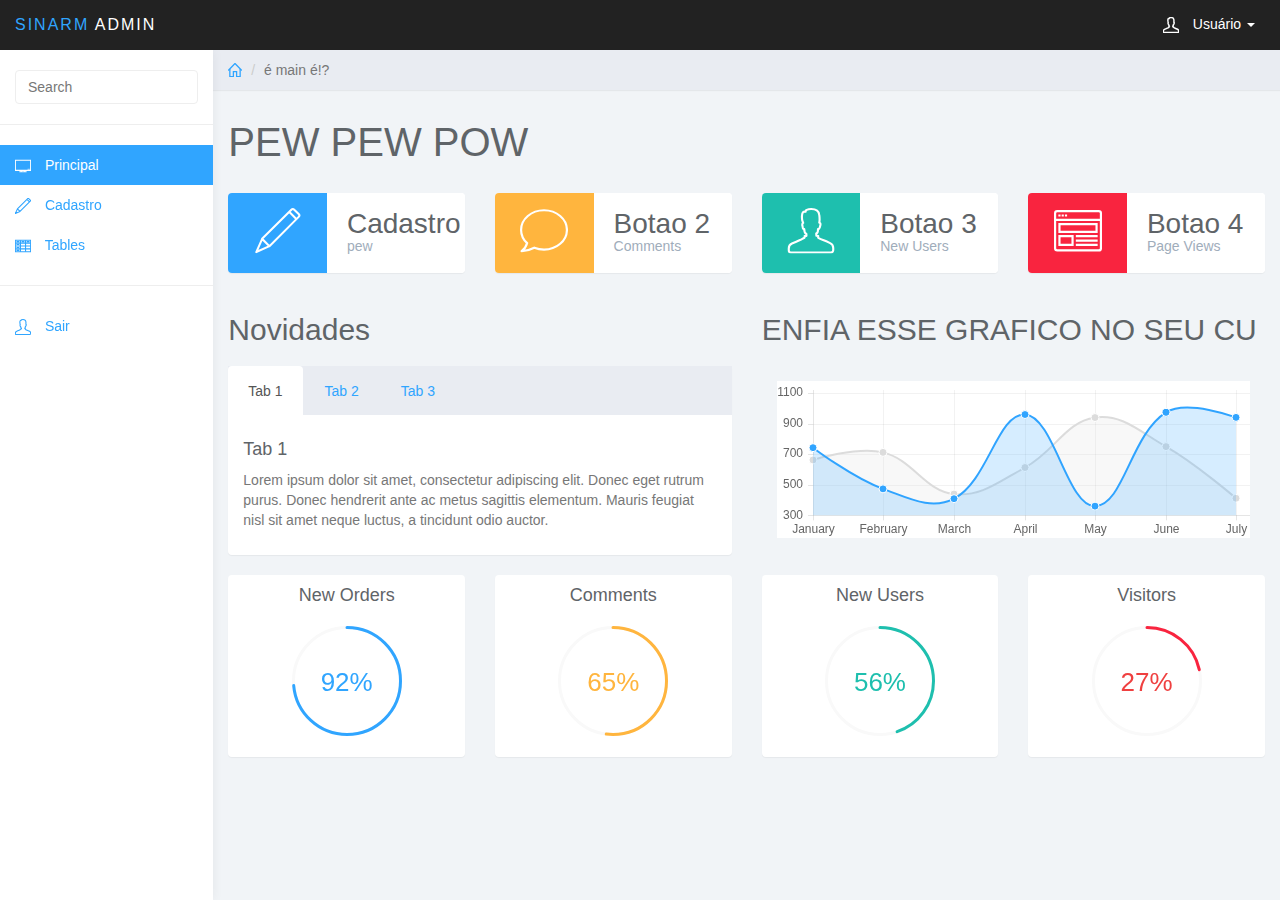
==== commit bb8a5eba: "oremos" ====
--- a/template/lumino/index.html
+++ b/template/lumino/index.html
@@ -1,24 +1,25 @@
-<!DOCTYPE html>
-<html>
-<head>
-<meta charset="utf-8">
-<meta name="viewport" content="width=device-width, initial-scale=1">
-<title>Lumino - Dashboard</title>
-
+<!DOCTYPE html>
+<html>
+<head>
+<meta charset="utf-8">
+<meta name="viewport" content="width=device-width, initial-scale=1">
+<title>PEW PEW POW</title>
+
 <link href="css/bootstrap.min.css" rel="stylesheet">
-<link href="css/datepicker3.css" rel="stylesheet">
+<link href="css/datepicker3.css" rel="stylesheet">
 <link href="css/styles.css" rel="stylesheet">
+<link rel="stylesheet" href="path/to/font-awesome/css/font-awesome.min.css">
 
 <!--Icons-->
-<script src="js/lumino.glyphs.js"></script>
-
-<!--[if lt IE 9]>
-<script src="js/html5shiv.js"></script>
-<script src="js/respond.min.js"></script>
-<![endif]-->
-
-</head>
-
+<script src="js/lumino.glyphs.js"></script>
+
+<!--[if lt IE 9]>
+<script src="js/html5shiv.js"></script>
+<script src="js/respond.min.js"></script>
+<![endif]-->
+
+</head>
+
 <body>
 	<nav class="navbar navbar-inverse navbar-fixed-top" role="navigation">
 		<div class="container-fluid">
@@ -29,14 +30,14 @@
 					<span class="icon-bar"></span>
 					<span class="icon-bar"></span>
 				</button>
-				<a class="navbar-brand" href="#"><span>Lumino</span>Admin</a>
+				<a class="navbar-brand" href="index.html"><span>SINARM </span> Admin</a>
 				<ul class="user-menu">
 					<li class="dropdown pull-right">
-						<a href="#" class="dropdown-toggle" data-toggle="dropdown"><svg class="glyph stroked male-user"><use xlink:href="#stroked-male-user"></use></svg> User <span class="caret"></span></a>
+						<a href="#" class="dropdown-toggle" data-toggle="dropdown"><svg class="glyph stroked male-user"><use xlink:href="#stroked-male-user"></use></svg> Usuário <span class="caret"></span></a>
 						<ul class="dropdown-menu" role="menu">
-							<li><a href="#"><svg class="glyph stroked male-user"><use xlink:href="#stroked-male-user"></use></svg> Profile</a></li>
-							<li><a href="#"><svg class="glyph stroked gear"><use xlink:href="#stroked-gear"></use></svg> Settings</a></li>
-							<li><a href="#"><svg class="glyph stroked cancel"><use xlink:href="#stroked-cancel"></use></svg> Logout</a></li>
+							<li><a href="perfil.html"><svg class="glyph stroked male-user"><use xlink:href="#stroked-male-user"></use></svg> Perfil</a></li>
+							<li><a href="config.html"><svg class="glyph stroked gear"><use xlink:href="#stroked-gear"></use></svg> Configurações</a></li>
+							<li><a href="login.html"><svg class="glyph stroked cancel"><use xlink:href="#stroked-cancel"></use></svg> Logout</a></li>
 						</ul>
 					</li>
 				</ul>
@@ -52,37 +53,14 @@
 			</div>
 		</form>
 		<ul class="nav menu">
-			<li class="active"><a href="index.html"><svg class="glyph stroked dashboard-dial"><use xlink:href="#stroked-dashboard-dial"></use></svg> Dashboard</a></li>
-			<li><a href="widgets.html"><svg class="glyph stroked calendar"><use xlink:href="#stroked-calendar"></use></svg> Widgets</a></li>
-			<li><a href="charts.html"><svg class="glyph stroked line-graph"><use xlink:href="#stroked-line-graph"></use></svg> Charts</a></li>
-			<li><a href="tables.html"><svg class="glyph stroked table"><use xlink:href="#stroked-table"></use></svg> Tables</a></li>
-			<li><a href="forms.html"><svg class="glyph stroked pencil"><use xlink:href="#stroked-pencil"></use></svg> Forms</a></li>
-			<li><a href="panels.html"><svg class="glyph stroked app-window"><use xlink:href="#stroked-app-window"></use></svg> Alerts &amp; Panels</a></li>
-			<li><a href="icons.html"><svg class="glyph stroked star"><use xlink:href="#stroked-star"></use></svg> Icons</a></li>
-			<li class="parent ">
-				<a href="#">
-					<span data-toggle="collapse" href="#sub-item-1"><svg class="glyph stroked chevron-down"><use xlink:href="#stroked-chevron-down"></use></svg></span> Dropdown 
-				</a>
-				<ul class="children collapse" id="sub-item-1">
-					<li>
-						<a class="" href="#">
-							<svg class="glyph stroked chevron-right"><use xlink:href="#stroked-chevron-right"></use></svg> Sub Item 1
-						</a>
-					</li>
-					<li>
-						<a class="" href="#">
-							<svg class="glyph stroked chevron-right"><use xlink:href="#stroked-chevron-right"></use></svg> Sub Item 2
-						</a>
-					</li>
-					<li>
-						<a class="" href="#">
-							<svg class="glyph stroked chevron-right"><use xlink:href="#stroked-chevron-right"></use></svg> Sub Item 3
-						</a>
-					</li>
-				</ul>
+			<li class="active"><a href="index.html"><svg class="glyph stroked monitor"><use xlink:href="#stroked-monitor"/></svg> Principal</a></li>
+			<li><a href="cadastro.html"><svg class="glyph stroked pencil"><use xlink:href="#stroked-pencil"></use></svg> Cadastro</a></li>
+			<li><a href="#"><svg class="glyph stroked table"><use xmlns:xlink="http://www.w3.org/1999/xlink" xlink:href="#stroked-table"></use></svg> Tables</a></li>
+			
+			
 			</li>
 			<li role="presentation" class="divider"></li>
-			<li><a href="login.html"><svg class="glyph stroked male-user"><use xlink:href="#stroked-male-user"></use></svg> Login Page</a></li>
+			<li><a href="login.html"><svg class="glyph stroked male-user"><use xlink:href="#stroked-male-user"></use></svg> Sair</a></li>
 		</ul>
 
 	</div><!--/.sidebar-->
@@ -90,82 +68,115 @@
 	<div class="col-sm-9 col-sm-offset-3 col-lg-10 col-lg-offset-2 main">			
 		<div class="row">
 			<ol class="breadcrumb">
-				<li><a href="#"><svg class="glyph stroked home"><use xlink:href="#stroked-home"></use></svg></a></li>
-				<li class="active">Icons</li>
+				<li><a href="index.html"><svg class="glyph stroked home"><use xlink:href="#stroked-home"></use></svg></a></li>
+				<li class="active">é main é!?</li>
 			</ol>
 		</div><!--/.row-->
 		
 		<div class="row">
 			<div class="col-lg-12">
-				<h1 class="page-header">Dashboard</h1>
-			</div>
-		</div><!--/.row-->
-		
-		<div class="row">
-			<div class="col-xs-12 col-md-6 col-lg-3">
-				<div class="panel panel-blue panel-widget ">
-					<div class="row no-padding">
-						<div class="col-sm-3 col-lg-5 widget-left">
-							<svg class="glyph stroked bag"><use xlink:href="#stroked-bag"></use></svg>
-						</div>
-						<div class="col-sm-9 col-lg-7 widget-right">
-							<div class="large">120</div>
-							<div class="text-muted">New Orders</div>
-						</div>
-					</div>
-				</div>
-			</div>
-			<div class="col-xs-12 col-md-6 col-lg-3">
-				<div class="panel panel-orange panel-widget">
+				<h1 class="page-header">PEW PEW POW</h1>
+			</div>
+		</div><!--/.row-->
+		
+		<div class="row">
+			<div class="col-xs-12 col-md-6 col-lg-3">
+				<div class="panel panel-blue panel-widget "><a href="cadastro.html">
+					<div class="row no-padding">
+						<div class="col-sm-3 col-lg-5 widget-left">
+							<svg class="glyph stroked pencil"><use xmlns:xlink="http://www.w3.org/1999/xlink" xlink:href="#stroked-pencil"></use></svg>
+						</div>
+						<div class="col-sm-9 col-lg-7 widget-right">
+							<div class="large">Cadastro</div>
+							<div class="text-muted">pew</div>
+						</div>
+					</div></a>
+				</div>
+			</div>
+			<div class="col-xs-12 col-md-6 col-lg-3">
+				<div class="panel panel-orange panel-widget"><a href="#">
 					<div class="row no-padding">
 						<div class="col-sm-3 col-lg-5 widget-left">
 							<svg class="glyph stroked empty-message"><use xlink:href="#stroked-empty-message"></use></svg>
 						</div>
 						<div class="col-sm-9 col-lg-7 widget-right">
-							<div class="large">52</div>
+							<div class="large">Botao 2</div>
 							<div class="text-muted">Comments</div>
 						</div>
-					</div>
-				</div>
-			</div>
-			<div class="col-xs-12 col-md-6 col-lg-3">
-				<div class="panel panel-teal panel-widget">
+					</div></a>
+				</div>
+			</div>
+			<div class="col-xs-12 col-md-6 col-lg-3">
+				<div class="panel panel-teal panel-widget"><a href="#">
 					<div class="row no-padding">
 						<div class="col-sm-3 col-lg-5 widget-left">
 							<svg class="glyph stroked male-user"><use xlink:href="#stroked-male-user"></use></svg>
 						</div>
 						<div class="col-sm-9 col-lg-7 widget-right">
-							<div class="large">24</div>
+							<div class="large">Botao 3</div>
 							<div class="text-muted">New Users</div>
 						</div>
-					</div>
-				</div>
-			</div>
-			<div class="col-xs-12 col-md-6 col-lg-3">
-				<div class="panel panel-red panel-widget">
+					</div></a>
+				</div>
+			</div>
+			<div class="col-xs-12 col-md-6 col-lg-3">
+				<div class="panel panel-red panel-widget"><a href="#">
 					<div class="row no-padding">
 						<div class="col-sm-3 col-lg-5 widget-left">
 							<svg class="glyph stroked app-window-with-content"><use xlink:href="#stroked-app-window-with-content"></use></svg>
 						</div>
 						<div class="col-sm-9 col-lg-7 widget-right">
-							<div class="large">25.2k</div>
+							<div class="large">Botao 4</div>
 							<div class="text-muted">Page Views</div>
 						</div>
-					</div>
-				</div>
-			</div>
-		</div><!--/.row-->
-		
-		<div class="row">
-			<div class="col-lg-12">
-				<div class="panel panel-default">
-					<div class="panel-heading">Site Traffic Overview</div>
-					<div class="panel-body">
+					</div></a>
+				</div>
+			</div>
+		</div><!--/.row-->
+		
+		<div class="row">
+			<div class="col-lg-6">
+			
+				<h2>Novidades</h2>
+
+			</div>
+			<div class="col-lg-6">
+			
+				<h2>ENFIA ESSE GRAFICO NO SEU CU</h2>
+
+			</div>
+			<div class="col-md-6">
+				<div class="panel panel-default">
+					<div class="panel-body tabs">
+						<ul class="nav nav-tabs">
+							<li class="active"><a href="#tab1" data-toggle="tab">Tab 1</a></li>
+							<li><a href="#tab2" data-toggle="tab">Tab 2</a></li>
+							<li><a href="#tab3" data-toggle="tab">Tab 3</a></li>
+						</ul>
+		
+						<div class="tab-content">
+							<div class="tab-pane fade in active" id="tab1">
+								<h4>Tab 1</h4>
+								<p>Lorem ipsum dolor sit amet, consectetur adipiscing elit. Donec eget rutrum purus. Donec hendrerit ante ac metus sagittis elementum. Mauris feugiat nisl sit amet neque luctus, a tincidunt odio auctor. </p>
+							</div>
+							<div class="tab-pane fade" id="tab2">
+								<h4>Tab 2</h4>
+								<p>Lorem ipsum dolor sit amet, consectetur adipiscing elit. Donec eget rutrum purus. Donec hendrerit ante ac metus sagittis elementum. Mauris feugiat nisl sit amet neque luctus, a tincidunt odio auctor. </p>
+							</div>
+							<div class="tab-pane fade" id="tab3">
+								<h4>Tab 3</h4>
+								<p>Lorem ipsum dolor sit amet, consectetur adipiscing elit. Donec eget rutrum purus. Donec hendrerit ante ac metus sagittis elementum. Mauris feugiat nisl sit amet neque luctus, a tincidunt odio auctor. </p>
+							</div>
+						</div>
+					</div>
+				</div><!--/.panel-->
+			</div>
+			<div class="col-md-6">
+						<div class="panel-body">
 						<div class="canvas-wrapper">
-							<canvas class="main-chart" id="line-chart" height="200" width="600"></canvas>
-						</div>
-					</div>
-				</div>
+							<canvas class="main-chart" id="line-chart" height="354" width="1064" style="width: 1064px; height: 354px;"></canvas>
+						</div>
+					</div>
 			</div>
 		</div><!--/.row-->
 		
@@ -208,157 +219,9 @@
 			</div>
 		</div><!--/.row-->
 								
-		<div class="row">
-			<div class="col-md-8">
-			
-				<div class="panel panel-default chat">
-					<div class="panel-heading" id="accordion"><svg class="glyph stroked two-messages"><use xlink:href="#stroked-two-messages"></use></svg> Chat</div>
-					<div class="panel-body">
-						<ul>
-							<li class="left clearfix">
-								<span class="chat-img pull-left">
-									<img src="http://placehold.it/80/30a5ff/fff" alt="User Avatar" class="img-circle" />
-								</span>
-								<div class="chat-body clearfix">
-									<div class="header">
-										<strong class="primary-font">John Doe</strong> <small class="text-muted">32 mins ago</small>
-									</div>
-									<p>
-										Lorem ipsum dolor sit amet, consectetur adipiscing elit. Nulla ante turpis, rutrum ut ullamcorper sed, dapibus ac nunc. Vivamus luctus convallis mauris, eu gravida tortor aliquam ultricies. 
-									</p>
-								</div>
-							</li>
-							<li class="right clearfix">
-								<span class="chat-img pull-right">
-									<img src="http://placehold.it/80/dde0e6/5f6468" alt="User Avatar" class="img-circle" />
-								</span>
-								<div class="chat-body clearfix">
-									<div class="header">
-										<strong class="pull-left primary-font">Jane Doe</strong> <small class="text-muted">6 mins ago</small>
-									</div>
-									<p>
-										Mauris dignissim porta enim, sed commodo sem blandit non. Ut scelerisque sapien eu mauris faucibus ultrices. Nulla ac odio nisl. Proin est metus, interdum scelerisque quam eu, eleifend pretium nunc. Suspendisse finibus auctor lectus, eu interdum sapien.
-									</p>
-								</div>
-							</li>
-							<li class="left clearfix">
-								<span class="chat-img pull-left">
-									<img src="http://placehold.it/80/30a5ff/fff" alt="User Avatar" class="img-circle" />
-								</span>
-								<div class="chat-body clearfix">
-									<div class="header">
-										<strong class="primary-font">John Doe</strong> <small class="text-muted">32 mins ago</small>
-									</div>
-									<p>
-										Lorem ipsum dolor sit amet, consectetur adipiscing elit. Nulla ante turpis, rutrum ut ullamcorper sed, dapibus ac nunc. Vivamus luctus convallis mauris, eu gravida tortor aliquam ultricies. 
-									</p>
-								</div>
-							</li>
-						</ul>
-					</div>
-					
-					<div class="panel-footer">
-						<div class="input-group">
-							<input id="btn-input" type="text" class="form-control input-md" placeholder="Type your message here..." />
-							<span class="input-group-btn">
-								<button class="btn btn-success btn-md" id="btn-chat">Send</button>
-							</span>
-						</div>
-					</div>
-				</div>
-				
-			</div><!--/.col-->
-			
-			<div class="col-md-4">
-			
-				<div class="panel panel-blue">
-					<div class="panel-heading dark-overlay"><svg class="glyph stroked clipboard-with-paper"><use xlink:href="#stroked-clipboard-with-paper"></use></svg>To-do List</div>
-					<div class="panel-body">
-						<ul class="todo-list">
-						<li class="todo-list-item">
-								<div class="checkbox">
-									<input type="checkbox" id="checkbox" />
-									<label for="checkbox">Make a plan for today</label>
-								</div>
-								<div class="pull-right action-buttons">
-									<a href="#"><svg class="glyph stroked pencil"><use xlink:href="#stroked-pencil"></use></svg></a>
-									<a href="#" class="flag"><svg class="glyph stroked flag"><use xlink:href="#stroked-flag"></use></svg></a>
-									<a href="#" class="trash"><svg class="glyph stroked trash"><use xlink:href="#stroked-trash"></use></svg></a>
-								</div>
-							</li>
-							<li class="todo-list-item">
-								<div class="checkbox">
-									<input type="checkbox" id="checkbox" />
-									<label for="checkbox">Update Basecamp</label>
-								</div>
-								<div class="pull-right action-buttons">
-									<a href="#"><svg class="glyph stroked pencil"><use xlink:href="#stroked-pencil"></use></svg></a>
-									<a href="#" class="flag"><svg class="glyph stroked flag"><use xlink:href="#stroked-flag"></use></svg></a>
-									<a href="#" class="trash"><svg class="glyph stroked trash"><use xlink:href="#stroked-trash"></use></svg></a>
-								</div>
-							</li>
-							<li class="todo-list-item">
-								<div class="checkbox">
-									<input type="checkbox" id="checkbox" />
-									<label for="checkbox">Send email to Jane</label>
-								</div>
-								<div class="pull-right action-buttons">
-									<a href="#"><svg class="glyph stroked pencil"><use xlink:href="#stroked-pencil"></use></svg></a>
-									<a href="#" class="flag"><svg class="glyph stroked flag"><use xlink:href="#stroked-flag"></use></svg></a>
-									<a href="#" class="trash"><svg class="glyph stroked trash"><use xlink:href="#stroked-trash"></use></svg></a>
-								</div>
-							</li>
-							<li class="todo-list-item">
-								<div class="checkbox">
-									<input type="checkbox" id="checkbox" />
-									<label for="checkbox">Drink coffee</label>
-								</div>
-								<div class="pull-right action-buttons">
-									<a href="#"><svg class="glyph stroked pencil"><use xlink:href="#stroked-pencil"></use></svg></a>
-									<a href="#" class="flag"><svg class="glyph stroked flag"><use xlink:href="#stroked-flag"></use></svg></a>
-									<a href="#" class="trash"><svg class="glyph stroked trash"><use xlink:href="#stroked-trash"></use></svg></a>
-								</div>
-							</li>
-							<li class="todo-list-item">
-								<div class="checkbox">
-									<input type="checkbox" id="checkbox" />
-									<label for="checkbox">Do some work</label>
-								</div>
-								<div class="pull-right action-buttons">
-									<a href="#"><svg class="glyph stroked pencil"><use xlink:href="#stroked-pencil"></use></svg></a>
-									<a href="#" class="flag"><svg class="glyph stroked flag"><use xlink:href="#stroked-flag"></use></svg></a>
-									<a href="#" class="trash"><svg class="glyph stroked trash"><use xlink:href="#stroked-trash"></use></svg></a>
-								</div>
-							</li>
-							<li class="todo-list-item">
-								<div class="checkbox">
-									<input type="checkbox" id="checkbox" />
-									<label for="checkbox">Tidy up workspace</label>
-								</div>
-								<div class="pull-right action-buttons">
-									<a href="#"><svg class="glyph stroked pencil"><use xlink:href="#stroked-pencil"></use></svg></a>
-									<a href="#" class="flag"><svg class="glyph stroked flag"><use xlink:href="#stroked-flag"></use></svg></a>
-									<a href="#" class="trash"><svg class="glyph stroked trash"><use xlink:href="#stroked-trash"></use></svg></a>
-								</div>
-							</li>
-						</ul>
-					</div>
-					<div class="panel-footer">
-						<div class="input-group">
-							<input id="btn-input" type="text" class="form-control input-md" placeholder="Add new task" />
-							<span class="input-group-btn">
-								<button class="btn btn-primary btn-md" id="btn-todo">Add</button>
-							</span>
-						</div>
-					</div>
-				</div>
-								
-			</div><!--/.col-->
-		</div><!--/.row-->
-	</div>	<!--/.main-->
-
-	<script src="js/jquery-1.11.1.min.js"></script>
-	<script src="js/bootstrap.min.js"></script>
+		
+	<script src="js/jquery-1.11.1.min.js"></script>
+	<script src="js/bootstrap.min.js"></script>
 	<script src="js/chart.min.js"></script>
 	<script src="js/chart-data.js"></script>
 	<script src="js/easypiechart.js"></script>
@@ -382,6 +245,6 @@
 		  if ($(window).width() <= 767) $('#sidebar-collapse').collapse('hide')
 		})
 	</script>	
-</body>
-
-</html>
+</body>
+
+</html>
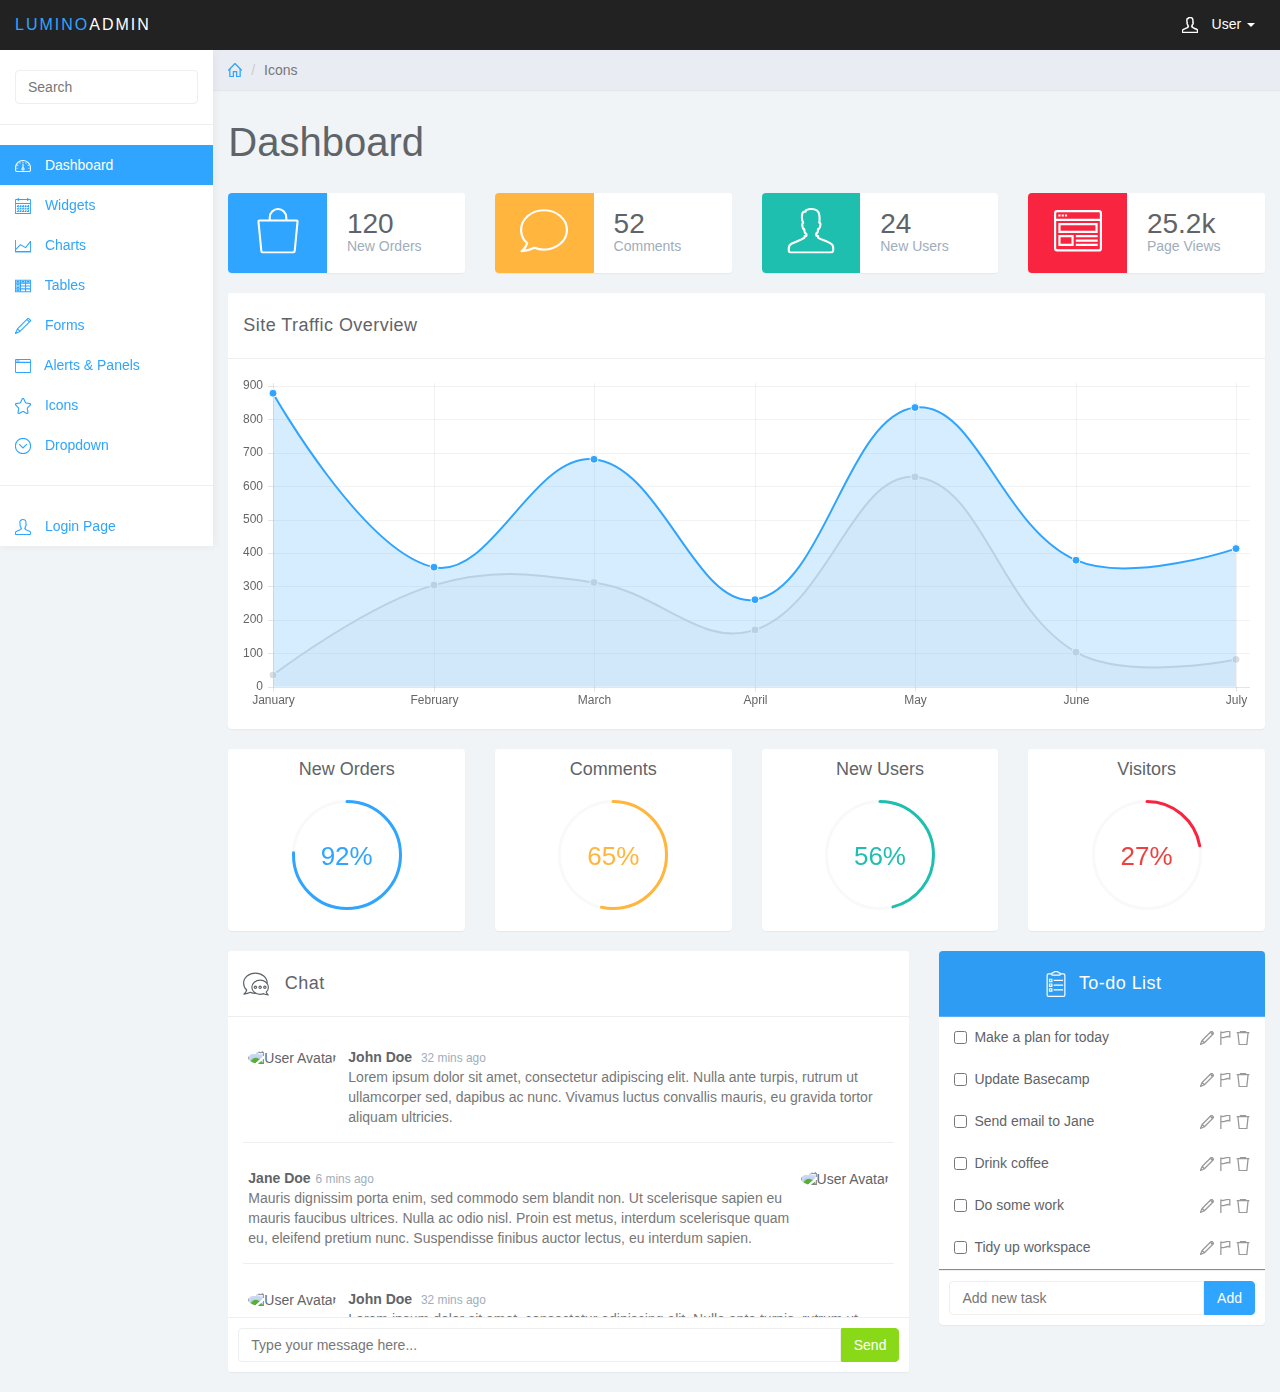
==== commit 3e9b24fe: "Retorno do index template de acordo com o original" ====
--- a/template/lumino/index.html
+++ b/template/lumino/index.html
@@ -1,25 +1,24 @@
-<!DOCTYPE html>
-<html>
-<head>
-<meta charset="utf-8">
-<meta name="viewport" content="width=device-width, initial-scale=1">
-<title>PEW PEW POW</title>
-
+<!DOCTYPE html>
+<html>
+<head>
+<meta charset="utf-8">
+<meta name="viewport" content="width=device-width, initial-scale=1">
+<title>Lumino - Dashboard</title>
+
 <link href="css/bootstrap.min.css" rel="stylesheet">
-<link href="css/datepicker3.css" rel="stylesheet">
+<link href="css/datepicker3.css" rel="stylesheet">
 <link href="css/styles.css" rel="stylesheet">
-<link rel="stylesheet" href="path/to/font-awesome/css/font-awesome.min.css">
 
 <!--Icons-->
-<script src="js/lumino.glyphs.js"></script>
-
-<!--[if lt IE 9]>
-<script src="js/html5shiv.js"></script>
-<script src="js/respond.min.js"></script>
-<![endif]-->
-
-</head>
-
+<script src="js/lumino.glyphs.js"></script>
+
+<!--[if lt IE 9]>
+<script src="js/html5shiv.js"></script>
+<script src="js/respond.min.js"></script>
+<![endif]-->
+
+</head>
+
 <body>
 	<nav class="navbar navbar-inverse navbar-fixed-top" role="navigation">
 		<div class="container-fluid">
@@ -30,14 +29,14 @@
 					<span class="icon-bar"></span>
 					<span class="icon-bar"></span>
 				</button>
-				<a class="navbar-brand" href="index.html"><span>SINARM </span> Admin</a>
+				<a class="navbar-brand" href="#"><span>Lumino</span>Admin</a>
 				<ul class="user-menu">
 					<li class="dropdown pull-right">
-						<a href="#" class="dropdown-toggle" data-toggle="dropdown"><svg class="glyph stroked male-user"><use xlink:href="#stroked-male-user"></use></svg> Usuário <span class="caret"></span></a>
+						<a href="#" class="dropdown-toggle" data-toggle="dropdown"><svg class="glyph stroked male-user"><use xlink:href="#stroked-male-user"></use></svg> User <span class="caret"></span></a>
 						<ul class="dropdown-menu" role="menu">
-							<li><a href="perfil.html"><svg class="glyph stroked male-user"><use xlink:href="#stroked-male-user"></use></svg> Perfil</a></li>
-							<li><a href="config.html"><svg class="glyph stroked gear"><use xlink:href="#stroked-gear"></use></svg> Configurações</a></li>
-							<li><a href="login.html"><svg class="glyph stroked cancel"><use xlink:href="#stroked-cancel"></use></svg> Logout</a></li>
+							<li><a href="#"><svg class="glyph stroked male-user"><use xlink:href="#stroked-male-user"></use></svg> Profile</a></li>
+							<li><a href="#"><svg class="glyph stroked gear"><use xlink:href="#stroked-gear"></use></svg> Settings</a></li>
+							<li><a href="#"><svg class="glyph stroked cancel"><use xlink:href="#stroked-cancel"></use></svg> Logout</a></li>
 						</ul>
 					</li>
 				</ul>
@@ -53,14 +52,37 @@
 			</div>
 		</form>
 		<ul class="nav menu">
-			<li class="active"><a href="index.html"><svg class="glyph stroked monitor"><use xlink:href="#stroked-monitor"/></svg> Principal</a></li>
-			<li><a href="cadastro.html"><svg class="glyph stroked pencil"><use xlink:href="#stroked-pencil"></use></svg> Cadastro</a></li>
-			<li><a href="#"><svg class="glyph stroked table"><use xmlns:xlink="http://www.w3.org/1999/xlink" xlink:href="#stroked-table"></use></svg> Tables</a></li>
-			
-			
+			<li class="active"><a href="index.html"><svg class="glyph stroked dashboard-dial"><use xlink:href="#stroked-dashboard-dial"></use></svg> Dashboard</a></li>
+			<li><a href="widgets.html"><svg class="glyph stroked calendar"><use xlink:href="#stroked-calendar"></use></svg> Widgets</a></li>
+			<li><a href="charts.html"><svg class="glyph stroked line-graph"><use xlink:href="#stroked-line-graph"></use></svg> Charts</a></li>
+			<li><a href="tables.html"><svg class="glyph stroked table"><use xlink:href="#stroked-table"></use></svg> Tables</a></li>
+			<li><a href="forms.html"><svg class="glyph stroked pencil"><use xlink:href="#stroked-pencil"></use></svg> Forms</a></li>
+			<li><a href="panels.html"><svg class="glyph stroked app-window"><use xlink:href="#stroked-app-window"></use></svg> Alerts &amp; Panels</a></li>
+			<li><a href="icons.html"><svg class="glyph stroked star"><use xlink:href="#stroked-star"></use></svg> Icons</a></li>
+			<li class="parent ">
+				<a href="#">
+					<span data-toggle="collapse" href="#sub-item-1"><svg class="glyph stroked chevron-down"><use xlink:href="#stroked-chevron-down"></use></svg></span> Dropdown 
+				</a>
+				<ul class="children collapse" id="sub-item-1">
+					<li>
+						<a class="" href="#">
+							<svg class="glyph stroked chevron-right"><use xlink:href="#stroked-chevron-right"></use></svg> Sub Item 1
+						</a>
+					</li>
+					<li>
+						<a class="" href="#">
+							<svg class="glyph stroked chevron-right"><use xlink:href="#stroked-chevron-right"></use></svg> Sub Item 2
+						</a>
+					</li>
+					<li>
+						<a class="" href="#">
+							<svg class="glyph stroked chevron-right"><use xlink:href="#stroked-chevron-right"></use></svg> Sub Item 3
+						</a>
+					</li>
+				</ul>
 			</li>
 			<li role="presentation" class="divider"></li>
-			<li><a href="login.html"><svg class="glyph stroked male-user"><use xlink:href="#stroked-male-user"></use></svg> Sair</a></li>
+			<li><a href="login.html"><svg class="glyph stroked male-user"><use xlink:href="#stroked-male-user"></use></svg> Login Page</a></li>
 		</ul>
 
 	</div><!--/.sidebar-->
@@ -68,115 +90,82 @@
 	<div class="col-sm-9 col-sm-offset-3 col-lg-10 col-lg-offset-2 main">			
 		<div class="row">
 			<ol class="breadcrumb">
-				<li><a href="index.html"><svg class="glyph stroked home"><use xlink:href="#stroked-home"></use></svg></a></li>
-				<li class="active">é main é!?</li>
+				<li><a href="#"><svg class="glyph stroked home"><use xlink:href="#stroked-home"></use></svg></a></li>
+				<li class="active">Icons</li>
 			</ol>
 		</div><!--/.row-->
 		
 		<div class="row">
 			<div class="col-lg-12">
-				<h1 class="page-header">PEW PEW POW</h1>
+				<h1 class="page-header">Dashboard</h1>
 			</div>
 		</div><!--/.row-->
 		
 		<div class="row">
 			<div class="col-xs-12 col-md-6 col-lg-3">
-				<div class="panel panel-blue panel-widget "><a href="cadastro.html">
+				<div class="panel panel-blue panel-widget ">
 					<div class="row no-padding">
 						<div class="col-sm-3 col-lg-5 widget-left">
-							<svg class="glyph stroked pencil"><use xmlns:xlink="http://www.w3.org/1999/xlink" xlink:href="#stroked-pencil"></use></svg>
+							<svg class="glyph stroked bag"><use xlink:href="#stroked-bag"></use></svg>
 						</div>
 						<div class="col-sm-9 col-lg-7 widget-right">
-							<div class="large">Cadastro</div>
-							<div class="text-muted">pew</div>
-						</div>
-					</div></a>
+							<div class="large">120</div>
+							<div class="text-muted">New Orders</div>
+						</div>
+					</div>
 				</div>
 			</div>
 			<div class="col-xs-12 col-md-6 col-lg-3">
-				<div class="panel panel-orange panel-widget"><a href="#">
+				<div class="panel panel-orange panel-widget">
 					<div class="row no-padding">
 						<div class="col-sm-3 col-lg-5 widget-left">
 							<svg class="glyph stroked empty-message"><use xlink:href="#stroked-empty-message"></use></svg>
 						</div>
 						<div class="col-sm-9 col-lg-7 widget-right">
-							<div class="large">Botao 2</div>
+							<div class="large">52</div>
 							<div class="text-muted">Comments</div>
 						</div>
-					</div></a>
+					</div>
 				</div>
 			</div>
 			<div class="col-xs-12 col-md-6 col-lg-3">
-				<div class="panel panel-teal panel-widget"><a href="#">
+				<div class="panel panel-teal panel-widget">
 					<div class="row no-padding">
 						<div class="col-sm-3 col-lg-5 widget-left">
 							<svg class="glyph stroked male-user"><use xlink:href="#stroked-male-user"></use></svg>
 						</div>
 						<div class="col-sm-9 col-lg-7 widget-right">
-							<div class="large">Botao 3</div>
+							<div class="large">24</div>
 							<div class="text-muted">New Users</div>
 						</div>
-					</div></a>
+					</div>
 				</div>
 			</div>
 			<div class="col-xs-12 col-md-6 col-lg-3">
-				<div class="panel panel-red panel-widget"><a href="#">
+				<div class="panel panel-red panel-widget">
 					<div class="row no-padding">
 						<div class="col-sm-3 col-lg-5 widget-left">
 							<svg class="glyph stroked app-window-with-content"><use xlink:href="#stroked-app-window-with-content"></use></svg>
 						</div>
 						<div class="col-sm-9 col-lg-7 widget-right">
-							<div class="large">Botao 4</div>
+							<div class="large">25.2k</div>
 							<div class="text-muted">Page Views</div>
 						</div>
-					</div></a>
-				</div>
-			</div>
-		</div><!--/.row-->
-		
-		<div class="row">
-			<div class="col-lg-6">
-			
-				<h2>Novidades</h2>
-
-			</div>
-			<div class="col-lg-6">
-			
-				<h2>ENFIA ESSE GRAFICO NO SEU CU</h2>
-
-			</div>
-			<div class="col-md-6">
-				<div class="panel panel-default">
-					<div class="panel-body tabs">
-						<ul class="nav nav-tabs">
-							<li class="active"><a href="#tab1" data-toggle="tab">Tab 1</a></li>
-							<li><a href="#tab2" data-toggle="tab">Tab 2</a></li>
-							<li><a href="#tab3" data-toggle="tab">Tab 3</a></li>
-						</ul>
-		
-						<div class="tab-content">
-							<div class="tab-pane fade in active" id="tab1">
-								<h4>Tab 1</h4>
-								<p>Lorem ipsum dolor sit amet, consectetur adipiscing elit. Donec eget rutrum purus. Donec hendrerit ante ac metus sagittis elementum. Mauris feugiat nisl sit amet neque luctus, a tincidunt odio auctor. </p>
-							</div>
-							<div class="tab-pane fade" id="tab2">
-								<h4>Tab 2</h4>
-								<p>Lorem ipsum dolor sit amet, consectetur adipiscing elit. Donec eget rutrum purus. Donec hendrerit ante ac metus sagittis elementum. Mauris feugiat nisl sit amet neque luctus, a tincidunt odio auctor. </p>
-							</div>
-							<div class="tab-pane fade" id="tab3">
-								<h4>Tab 3</h4>
-								<p>Lorem ipsum dolor sit amet, consectetur adipiscing elit. Donec eget rutrum purus. Donec hendrerit ante ac metus sagittis elementum. Mauris feugiat nisl sit amet neque luctus, a tincidunt odio auctor. </p>
-							</div>
-						</div>
-					</div>
-				</div><!--/.panel-->
-			</div>
-			<div class="col-md-6">
-						<div class="panel-body">
+					</div>
+				</div>
+			</div>
+		</div><!--/.row-->
+		
+		<div class="row">
+			<div class="col-lg-12">
+				<div class="panel panel-default">
+					<div class="panel-heading">Site Traffic Overview</div>
+					<div class="panel-body">
 						<div class="canvas-wrapper">
-							<canvas class="main-chart" id="line-chart" height="354" width="1064" style="width: 1064px; height: 354px;"></canvas>
-						</div>
-					</div>
+							<canvas class="main-chart" id="line-chart" height="200" width="600"></canvas>
+						</div>
+					</div>
+				</div>
 			</div>
 		</div><!--/.row-->
 		
@@ -219,9 +208,157 @@
 			</div>
 		</div><!--/.row-->
 								
-		
-	<script src="js/jquery-1.11.1.min.js"></script>
-	<script src="js/bootstrap.min.js"></script>
+		<div class="row">
+			<div class="col-md-8">
+			
+				<div class="panel panel-default chat">
+					<div class="panel-heading" id="accordion"><svg class="glyph stroked two-messages"><use xlink:href="#stroked-two-messages"></use></svg> Chat</div>
+					<div class="panel-body">
+						<ul>
+							<li class="left clearfix">
+								<span class="chat-img pull-left">
+									<img src="http://placehold.it/80/30a5ff/fff" alt="User Avatar" class="img-circle" />
+								</span>
+								<div class="chat-body clearfix">
+									<div class="header">
+										<strong class="primary-font">John Doe</strong> <small class="text-muted">32 mins ago</small>
+									</div>
+									<p>
+										Lorem ipsum dolor sit amet, consectetur adipiscing elit. Nulla ante turpis, rutrum ut ullamcorper sed, dapibus ac nunc. Vivamus luctus convallis mauris, eu gravida tortor aliquam ultricies. 
+									</p>
+								</div>
+							</li>
+							<li class="right clearfix">
+								<span class="chat-img pull-right">
+									<img src="http://placehold.it/80/dde0e6/5f6468" alt="User Avatar" class="img-circle" />
+								</span>
+								<div class="chat-body clearfix">
+									<div class="header">
+										<strong class="pull-left primary-font">Jane Doe</strong> <small class="text-muted">6 mins ago</small>
+									</div>
+									<p>
+										Mauris dignissim porta enim, sed commodo sem blandit non. Ut scelerisque sapien eu mauris faucibus ultrices. Nulla ac odio nisl. Proin est metus, interdum scelerisque quam eu, eleifend pretium nunc. Suspendisse finibus auctor lectus, eu interdum sapien.
+									</p>
+								</div>
+							</li>
+							<li class="left clearfix">
+								<span class="chat-img pull-left">
+									<img src="http://placehold.it/80/30a5ff/fff" alt="User Avatar" class="img-circle" />
+								</span>
+								<div class="chat-body clearfix">
+									<div class="header">
+										<strong class="primary-font">John Doe</strong> <small class="text-muted">32 mins ago</small>
+									</div>
+									<p>
+										Lorem ipsum dolor sit amet, consectetur adipiscing elit. Nulla ante turpis, rutrum ut ullamcorper sed, dapibus ac nunc. Vivamus luctus convallis mauris, eu gravida tortor aliquam ultricies. 
+									</p>
+								</div>
+							</li>
+						</ul>
+					</div>
+					
+					<div class="panel-footer">
+						<div class="input-group">
+							<input id="btn-input" type="text" class="form-control input-md" placeholder="Type your message here..." />
+							<span class="input-group-btn">
+								<button class="btn btn-success btn-md" id="btn-chat">Send</button>
+							</span>
+						</div>
+					</div>
+				</div>
+				
+			</div><!--/.col-->
+			
+			<div class="col-md-4">
+			
+				<div class="panel panel-blue">
+					<div class="panel-heading dark-overlay"><svg class="glyph stroked clipboard-with-paper"><use xlink:href="#stroked-clipboard-with-paper"></use></svg>To-do List</div>
+					<div class="panel-body">
+						<ul class="todo-list">
+						<li class="todo-list-item">
+								<div class="checkbox">
+									<input type="checkbox" id="checkbox" />
+									<label for="checkbox">Make a plan for today</label>
+								</div>
+								<div class="pull-right action-buttons">
+									<a href="#"><svg class="glyph stroked pencil"><use xlink:href="#stroked-pencil"></use></svg></a>
+									<a href="#" class="flag"><svg class="glyph stroked flag"><use xlink:href="#stroked-flag"></use></svg></a>
+									<a href="#" class="trash"><svg class="glyph stroked trash"><use xlink:href="#stroked-trash"></use></svg></a>
+								</div>
+							</li>
+							<li class="todo-list-item">
+								<div class="checkbox">
+									<input type="checkbox" id="checkbox" />
+									<label for="checkbox">Update Basecamp</label>
+								</div>
+								<div class="pull-right action-buttons">
+									<a href="#"><svg class="glyph stroked pencil"><use xlink:href="#stroked-pencil"></use></svg></a>
+									<a href="#" class="flag"><svg class="glyph stroked flag"><use xlink:href="#stroked-flag"></use></svg></a>
+									<a href="#" class="trash"><svg class="glyph stroked trash"><use xlink:href="#stroked-trash"></use></svg></a>
+								</div>
+							</li>
+							<li class="todo-list-item">
+								<div class="checkbox">
+									<input type="checkbox" id="checkbox" />
+									<label for="checkbox">Send email to Jane</label>
+								</div>
+								<div class="pull-right action-buttons">
+									<a href="#"><svg class="glyph stroked pencil"><use xlink:href="#stroked-pencil"></use></svg></a>
+									<a href="#" class="flag"><svg class="glyph stroked flag"><use xlink:href="#stroked-flag"></use></svg></a>
+									<a href="#" class="trash"><svg class="glyph stroked trash"><use xlink:href="#stroked-trash"></use></svg></a>
+								</div>
+							</li>
+							<li class="todo-list-item">
+								<div class="checkbox">
+									<input type="checkbox" id="checkbox" />
+									<label for="checkbox">Drink coffee</label>
+								</div>
+								<div class="pull-right action-buttons">
+									<a href="#"><svg class="glyph stroked pencil"><use xlink:href="#stroked-pencil"></use></svg></a>
+									<a href="#" class="flag"><svg class="glyph stroked flag"><use xlink:href="#stroked-flag"></use></svg></a>
+									<a href="#" class="trash"><svg class="glyph stroked trash"><use xlink:href="#stroked-trash"></use></svg></a>
+								</div>
+							</li>
+							<li class="todo-list-item">
+								<div class="checkbox">
+									<input type="checkbox" id="checkbox" />
+									<label for="checkbox">Do some work</label>
+								</div>
+								<div class="pull-right action-buttons">
+									<a href="#"><svg class="glyph stroked pencil"><use xlink:href="#stroked-pencil"></use></svg></a>
+									<a href="#" class="flag"><svg class="glyph stroked flag"><use xlink:href="#stroked-flag"></use></svg></a>
+									<a href="#" class="trash"><svg class="glyph stroked trash"><use xlink:href="#stroked-trash"></use></svg></a>
+								</div>
+							</li>
+							<li class="todo-list-item">
+								<div class="checkbox">
+									<input type="checkbox" id="checkbox" />
+									<label for="checkbox">Tidy up workspace</label>
+								</div>
+								<div class="pull-right action-buttons">
+									<a href="#"><svg class="glyph stroked pencil"><use xlink:href="#stroked-pencil"></use></svg></a>
+									<a href="#" class="flag"><svg class="glyph stroked flag"><use xlink:href="#stroked-flag"></use></svg></a>
+									<a href="#" class="trash"><svg class="glyph stroked trash"><use xlink:href="#stroked-trash"></use></svg></a>
+								</div>
+							</li>
+						</ul>
+					</div>
+					<div class="panel-footer">
+						<div class="input-group">
+							<input id="btn-input" type="text" class="form-control input-md" placeholder="Add new task" />
+							<span class="input-group-btn">
+								<button class="btn btn-primary btn-md" id="btn-todo">Add</button>
+							</span>
+						</div>
+					</div>
+				</div>
+								
+			</div><!--/.col-->
+		</div><!--/.row-->
+	</div>	<!--/.main-->
+
+	<script src="js/jquery-1.11.1.min.js"></script>
+	<script src="js/bootstrap.min.js"></script>
 	<script src="js/chart.min.js"></script>
 	<script src="js/chart-data.js"></script>
 	<script src="js/easypiechart.js"></script>
@@ -245,6 +382,6 @@
 		  if ($(window).width() <= 767) $('#sidebar-collapse').collapse('hide')
 		})
 	</script>	
-</body>
-
-</html>
+</body>
+
+</html>
